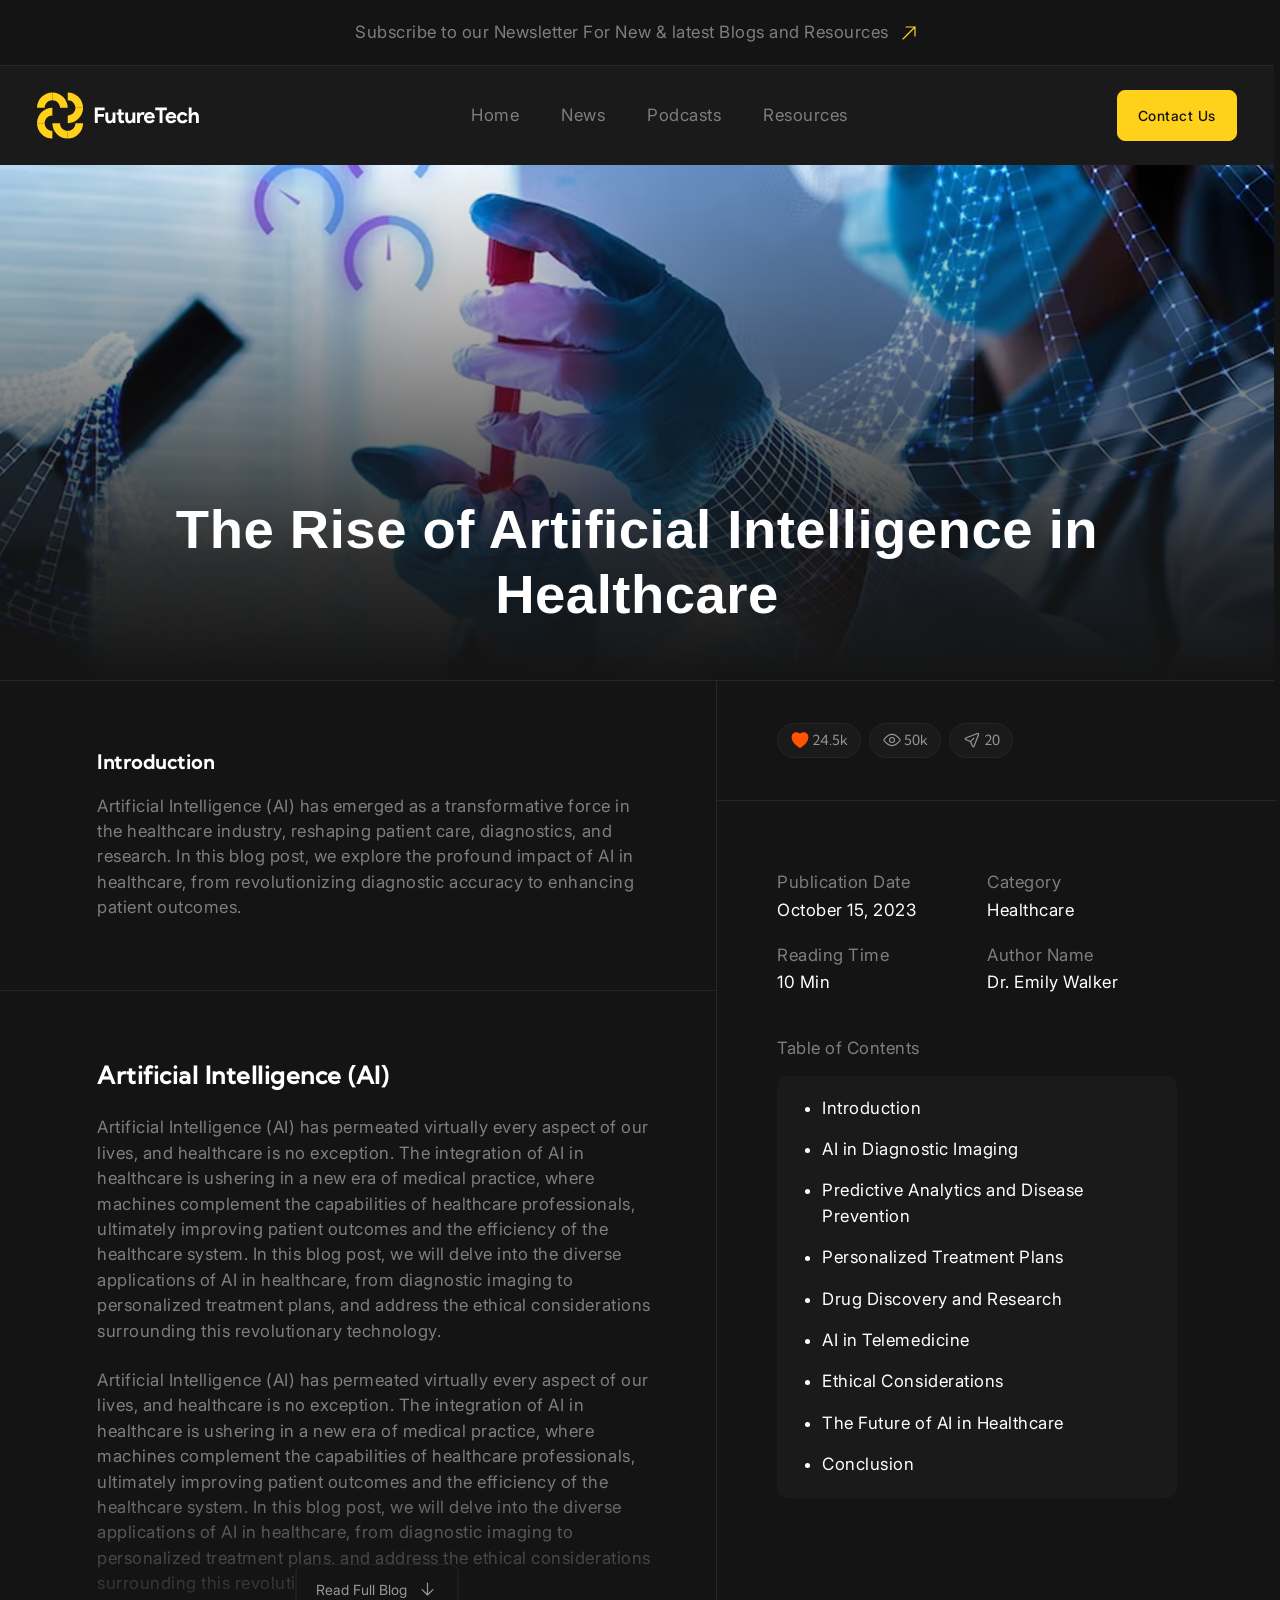
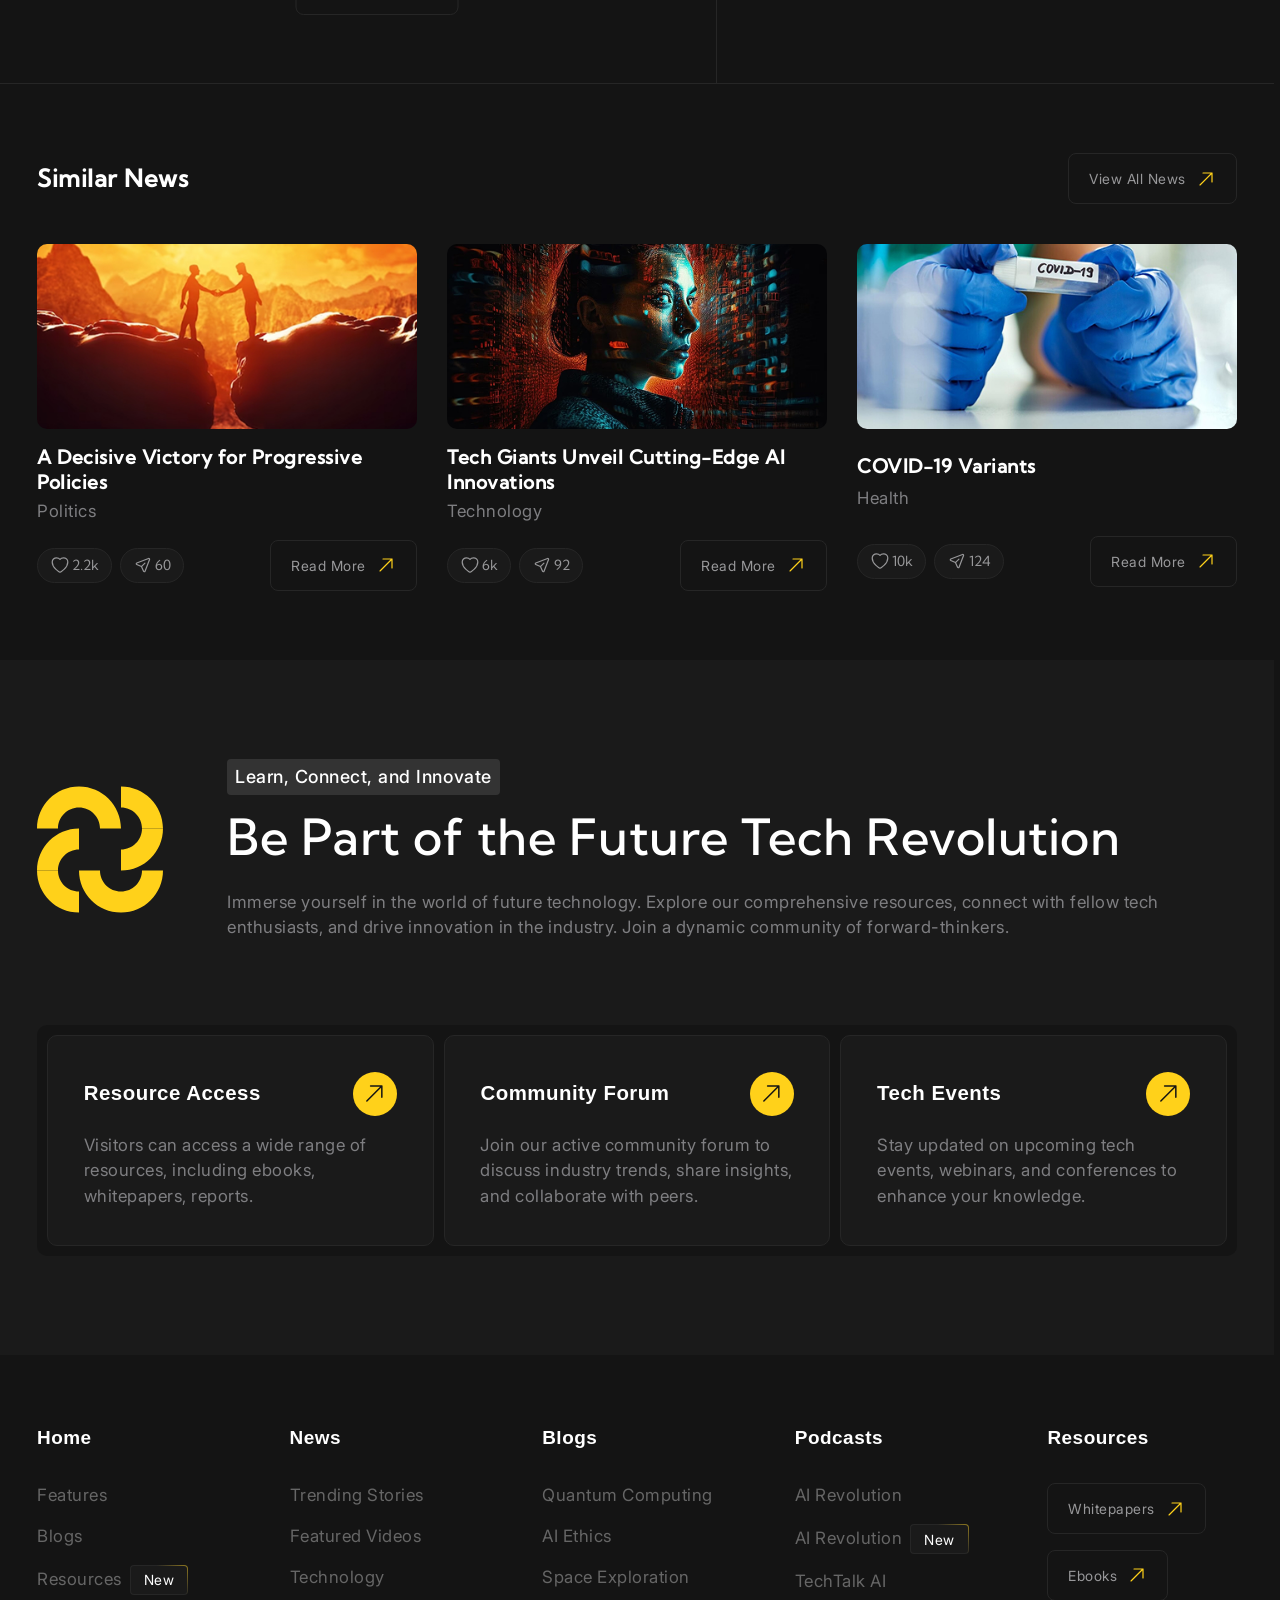
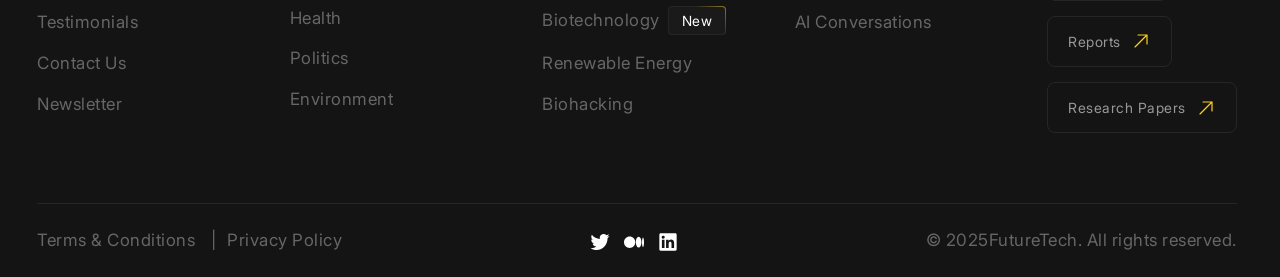
==== blog.html @ 57b750b7 "first" ====
<!DOCTYPE html>
<html lang="en">
  <head>
    <meta charset="UTF-8" />
    <meta
      name="viewport"
      content="width=device-width, initial-scale=1.0, user-scalable=no, maximum-scale=1.0, minimum-scale=1.0"
    />
    <meta http-equiv="X-UA-Compatible" content="ie=edge" />
    <title>Future Tech | Blog</title>
    <link rel="stylesheet" href="./styles/main.css" />
    <script src="./scripts/main.js" type="module"></script>
  </head>

  <body>
    <header class="header" data-js-header>
      <div class="header__promo">
        <div class="header__promo-innter container">
          <a href="/" class="header__promo-link">
            <span class="icon icon--yellow-arrow"
              >Subscribe to our Newsletter For New & latest Blogs and
              Resources</span
            >
          </a>
        </div>
      </div>
      <div class="header__body">
        <div class="header__body-inner container">
          <a href="/" class="header__logo logo" aria-label="Home" title="Home">
            <img
              src="./images/logo.svg"
              alt=""
              class="logo__image"
              width="179"
              height="50"
            />
          </a>
          <div class="header__overlay" data-js-header-overlay>
            <nav class="header__menu">
              <ul class="header__menu-list">
                <li class="header__menu-item">
                  <a href="./index.html" class="header__menu-link">Home</a>
                </li>
                <li class="header__menu-item">
                  <a href="./news.html" class="header__menu-link">News</a>
                </li>
                <li class="header__menu-item">
                  <a href="./podcasts.html" class="header__menu-link"
                    >Podcasts</a
                  >
                </li>
                <li class="header__menu-item">
                  <a href="./resources.html" class="header__menu-link"
                    >Resources
                  </a>
                </li>
              </ul>
            </nav>
            <a
              href="./contacts.html"
              class="header__contact-us-link button button--accent"
              >Contact Us</a
            >
          </div>
          <button
            class="header__burger-button burger-button visible-mobile"
            type="button"
            aria-label="Open Menu"
            title="Open Menu"
            data-js-header-burger-button
          >
            <span class="burger-button__line"></span>
            <span class="burger-button__line"></span>
            <span class="burger-button__line"></span>
          </button>
        </div>
      </div>
    </header>
    <main>
      <section class="blog-details" aria-labelledby="blog-details-title">
        <header
          class="blog-details__banner"
          style="--bgImg: url('../../images/blog-details/banner.jpg')"
        >
          <div class="blog-details__banner-inner container">
            <h1 class="blog-details__title" id="blog-details-title">
              The Rise of Artificial Intelligence in Healthcare
            </h1>
          </div>
        </header>
        <div class="blog-details__body">
          <div class="blog-details__body-inner container">
            <div class="blog-details__content">
              <div
                class="blog-details__intro full-vw-line full-vw-line--bottom full-vw-line--left"
              >
                <h2 class="h6">Introduction</h2>
                <p>
                  Artificial Intelligence (AI) has emerged as a transformative
                  force in the healthcare industry, reshaping patient care,
                  diagnostics, and research. In this blog post, we explore the
                  profound impact of AI in healthcare, from revolutionizing
                  diagnostic accuracy to enhancing patient outcomes.
                </p>
              </div>
              <div
                class="blog-details__main expandable-content"
                data-js-expandable-content
              >
                <h2 class="h4">Artificial Intelligence (AI)</h2>
                <p>
                  Artificial Intelligence (AI) has permeated virtually every
                  aspect of our lives, and healthcare is no exception. The
                  integration of AI in healthcare is ushering in a new era of
                  medical practice, where machines complement the capabilities
                  of healthcare professionals, ultimately improving patient
                  outcomes and the efficiency of the healthcare system. In this
                  blog post, we will delve into the diverse applications of AI
                  in healthcare, from diagnostic imaging to personalized
                  treatment plans, and address the ethical considerations
                  surrounding this revolutionary technology.
                </p>
                <p>
                  Artificial Intelligence (AI) has permeated virtually every
                  aspect of our lives, and healthcare is no exception. The
                  integration of AI in healthcare is ushering in a new era of
                  medical practice, where machines complement the capabilities
                  of healthcare professionals, ultimately improving patient
                  outcomes and the efficiency of the healthcare system. In this
                  blog post, we will delve into the diverse applications of AI
                  in healthcare, from diagnostic imaging to personalized
                  treatment plans, and address the ethical considerations
                  surrounding this revolutionary technology.
                </p>
                <h2 class="h4">Predictive Analytics and Disease Prevention</h2>
                <p>
                  One of the most prominent applications of AI in healthcare is
                  in diagnostic imaging. AI algorithms have demonstrated
                  remarkable proficiency in interpreting medical images such as
                  X-rays, MRIs, and CT scans. They can identify anomalies and
                  deviations that might be overlooked by the human eye. This is
                  particularly valuable in early disease detection. For
                  instance, AI can aid radiologists in detecting minute
                  irregularities in mammograms or identifying critical findings
                  in chest X-rays, potentially indicative of life-threatening
                  conditions.
                </p>
                <p>
                  One of the most prominent applications of AI in healthcare is
                  in diagnostic imaging. AI algorithms have demonstrated
                  remarkable proficiency in interpreting medical images such as
                  X-rays, MRIs, and CT scans. They can identify anomalies and
                  deviations that might be overlooked by the human eye. This is
                  particularly valuable in early disease detection. For
                  instance, AI can aid radiologists in detecting minute
                  irregularities in mammograms or identifying critical findings
                  in chest X-rays, potentially indicative of life-threatening
                  conditions.
                </p>
                <p>
                  One of the most prominent applications of AI in healthcare is
                  in diagnostic imaging. AI algorithms have demonstrated
                  remarkable proficiency in interpreting medical images such as
                  X-rays, MRIs, and CT scans. They can identify anomalies and
                  deviations that might be overlooked by the human eye. This is
                  particularly valuable in early disease detection. For
                  instance, AI can aid radiologists in detecting minute
                  irregularities in mammograms or identifying critical findings
                  in chest X-rays, potentially indicative of life-threatening
                  conditions.
                </p>
                <p>
                  One of the most prominent applications of AI in healthcare is
                  in diagnostic imaging. AI algorithms have demonstrated
                  remarkable proficiency in interpreting medical images such as
                  X-rays, MRIs, and CT scans. They can identify anomalies and
                  deviations that might be overlooked by the human eye. This is
                  particularly valuable in early disease detection. For
                  instance, AI can aid radiologists in detecting minute
                  irregularities in mammograms or identifying critical findings
                  in chest X-rays, potentially indicative of life-threatening
                  conditions.
                </p>
                <button
                  class="blog-details__read-full-button button expandable-content__button"
                  type="button"
                  data-js-expandable-content-button
                >
                  <span class="icon icon--gray-arrow-down">Read Full Blog</span>
                </button>
              </div>
            </div>
            <div class="blog-details__info">
              <div
                class="blog-details__actions blog-actions full-vw-line full-vw-line--bottom full-vw-line--right"
              >
                <ul class="blog-actions__list">
                  <li class="blog-actions__item">
                    <button
                      class="blog-actions__button is-active"
                      type="button"
                      aria-label="Like"
                      title="Like"
                    >
                      <span class="blog-actions__icon-wrapper">
                        <svg
                          width="24"
                          height="25"
                          viewBox="0 0 24 25"
                          fill="none"
                          xmlns="http://www.w3.org/2000/svg"
                        >
                          <path
                            d="M11.645 21.4107L11.6384 21.4071L11.6158 21.3949C11.5965 21.3844 11.5689 21.3693 11.5336 21.3496C11.4629 21.3101 11.3612 21.2524 11.233 21.1769C10.9765 21.0261 10.6132 20.8039 10.1785 20.515C9.31074 19.9381 8.15122 19.0901 6.9886 18.0063C4.68781 15.8615 2.25 12.6751 2.25 8.75C2.25 5.82194 4.7136 3.5 7.6875 3.5C9.43638 3.5 11.0023 4.29909 12 5.5516C12.9977 4.29909 14.5636 3.5 16.3125 3.5C19.2864 3.5 21.75 5.82194 21.75 8.75C21.75 12.6751 19.3122 15.8615 17.0114 18.0063C15.8488 19.0901 14.6893 19.9381 13.8215 20.515C13.3868 20.8039 13.0235 21.0261 12.767 21.1769C12.6388 21.2524 12.5371 21.3101 12.4664 21.3496C12.4311 21.3693 12.4035 21.3844 12.3842 21.3949L12.3616 21.4071L12.355 21.4107L12.3523 21.4121C12.1323 21.5289 11.8677 21.5289 11.6477 21.4121L11.645 21.4107Z"
                            stroke="#666666"
                            stroke-width="1.5"
                            stroke-linejoin="round"
                          />
                        </svg>
                      </span>
                      <span>24.5k</span>
                    </button>
                  </li>
                  <li class="blog-actions__item">
                    <button
                      class="blog-actions__button"
                      type="button"
                      aria-label="Watches"
                      title="Watches"
                    >
                      <span class="blog-actions__icon-wrapper">
                        <svg width="27" height="26" viewBox="0 0 27 26" fill="none" xmlns="http://www.w3.org/2000/svg">
                          <path d="M23.9025 11.7298C24.1794 12.0782 24.3327 12.5307 24.3327 13C24.3327 13.4693 24.1794 13.9219 23.9025 14.2702C22.1492 16.4125 18.1582 20.5833 13.4994 20.5833C8.8405 20.5833 4.84957 16.4125 3.09623 14.2702C2.81931 13.9219 2.66602 13.4693 2.66602 13C2.66602 12.5307 2.81931 12.0782 3.09623 11.7298C4.84957 9.58749 8.8405 5.41666 13.4994 5.41666C18.1582 5.41666 22.1492 9.58749 23.9025 11.7298Z" stroke="#98989A" stroke-width="1.5" stroke-linecap="round" stroke-linejoin="round"/>
                          <path d="M13.4999 16.3702C15.3444 16.3702 16.8396 14.8612 16.8396 12.9998C16.8396 11.1385 15.3444 9.62952 13.4999 9.62952C11.6554 9.62952 10.1602 11.1385 10.1602 12.9998C10.1602 14.8612 11.6554 16.3702 13.4999 16.3702Z" stroke="#98989A" stroke-width="1.5" stroke-linecap="round" stroke-linejoin="round"/>
                          </svg>
                          
                      </span>
                      <span>50k</span>
                    </button>
                  </li>
                  <li class="blog-actions__item">
                    <button
                      class="blog-actions__button"
                      type="button"
                      aria-label="Share"
                      title="Share"
                    >
                      <span class="blog-actions__icon-wrapper">
                        <svg
                          width="24"
                          height="25"
                          viewBox="0 0 24 25"
                          fill="none"
                          xmlns="http://www.w3.org/2000/svg"
                        >
                          <path
                            d="M10.0384 14.4616L4.1719 11.7951C3.36454 11.4281 3.39898 10.2697 4.22673 9.95134L18.8999 4.30781C19.7087 3.99675 20.5033 4.79139 20.1922 5.60013L14.5487 20.2733C14.2303 21.1011 13.072 21.1355 12.705 20.3281L10.0384 14.4616ZM10.0384 14.4616L14.4231 10.077"
                            stroke="#666666"
                            stroke-width="1.5"
                            stroke-linecap="round"
                            stroke-linejoin="round"
                          />
                        </svg>
                      </span>
                      <span>20</span>
                    </button>
                  </li>
                </ul>
              </div>
              <div class="blog-details__summary summary summary--2-cols">
                <dl class="summary__list">
                  <div class="summary__item">
                    <dt class="summary__key">Publication Date</dt>
                    <dd class="summary__value">
                      <time datetime="2023-10-15">October 15, 2023</time>
                    </dd>
                  </div>
                  <div class="summary__item">
                    <dt class="summary__key">Category</dt>
                    <dd class="summary__value">Healthcare</dd>
                  </div>
                  <div class="summary__item">
                    <dt class="summary__key">Reading Time</dt>
                    <dd class="summary__value">10 Min</dd>
                  </div>
                  <div class="summary__item">
                    <dt class="summary__key">Author Name</dt>
                    <dd class="summary__value">Dr. Emily Walker</dd>
                  </div>
                  <div class="summary__item summary__item--wide">
                    <dt class="summary__key">Table of Contents</dt>
                    <dd class="summary__value">
                      <div class="table-of-contents">
                        <ul class="table-of-contents__list">
                          <li class="table-of-contents__item">Introduction</li>
                          <li class="table-of-contents__item">
                            AI in Diagnostic Imaging
                          </li>
                          <li class="table-of-contents__item">
                            Predictive Analytics and Disease Prevention
                          </li>
                          <li class="table-of-contents__item">
                            Personalized Treatment Plans
                          </li>
                          <li class="table-of-contents__item">
                            Drug Discovery and Research
                          </li>
                          <li class="table-of-contents__item">
                            AI in Telemedicine
                          </li>
                          <li class="table-of-contents__item">
                            Ethical Considerations
                          </li>
                          <li class="table-of-contents__item">
                            The Future of AI in Healthcare
                          </li>
                          <li class="table-of-contents__item">Conclusion</li>
                        </ul>
                      </div>
                    </dd>
                  </div>
                </dl>
              </div>
            </div>
          </div>
        </div>
        <div class="blog-details__news news container">
          <header class="news__header">
            <h2 class="news__title h4">Similar News</h2>
            <a class="news__link button" href="/">
              <span class="icon icon--yellow-arrow">View All News</span>
            </a>
          </header>
          <ul class="news__list">
            <li class="news__item">
              <article class="news-card">
                <img
                  class="news-card__image"
                  src="./images/news/2.jpg"
                  alt=""
                  width="512"
                  height="222"
                  loading="lazy"
                />
                <div class="news-card__body">
                  <h2 class="news-card__title h6">
                    A Decisive Victory for Progressive Policies
                  </h2>
                  <div class="news-card__description">
                    <p>Politics</p>
                  </div>
                </div>
                <div class="news-card__controls">
                  <div class="news-card__actions block-actions">
                    <ul class="blog-actions__list">
                      <li class="blog-actions__item">
                        <button
                          class="blog-actions__button"
                          type="button"
                          aria-label="Like"
                          title="Like"
                        >
                          <span class="blog-actions__icon-wrapper">
                            <svg
                              width="24"
                              height="25"
                              viewBox="0 0 24 25"
                              fill="none"
                              xmlns="http://www.w3.org/2000/svg"
                            >
                              <path
                                d="M11.645 21.4107L11.6384 21.4071L11.6158 21.3949C11.5965 21.3844 11.5689 21.3693 11.5336 21.3496C11.4629 21.3101 11.3612 21.2524 11.233 21.1769C10.9765 21.0261 10.6132 20.8039 10.1785 20.515C9.31074 19.9381 8.15122 19.0901 6.9886 18.0063C4.68781 15.8615 2.25 12.6751 2.25 8.75C2.25 5.82194 4.7136 3.5 7.6875 3.5C9.43638 3.5 11.0023 4.29909 12 5.5516C12.9977 4.29909 14.5636 3.5 16.3125 3.5C19.2864 3.5 21.75 5.82194 21.75 8.75C21.75 12.6751 19.3122 15.8615 17.0114 18.0063C15.8488 19.0901 14.6893 19.9381 13.8215 20.515C13.3868 20.8039 13.0235 21.0261 12.767 21.1769C12.6388 21.2524 12.5371 21.3101 12.4664 21.3496C12.4311 21.3693 12.4035 21.3844 12.3842 21.3949L12.3616 21.4071L12.355 21.4107L12.3523 21.4121C12.1323 21.5289 11.8677 21.5289 11.6477 21.4121L11.645 21.4107Z"
                                stroke="#666666"
                                stroke-width="1.5"
                                stroke-linejoin="round"
                              />
                            </svg>
                          </span>
                          <span>2.2k</span>
                        </button>
                      </li>
                      <li class="blog-actions__item">
                        <button
                          class="blog-actions__button"
                          type="button"
                          aria-label="Share"
                          title="Share"
                        >
                          <span class="blog-actions__icon-wrapper">
                            <svg
                              width="24"
                              height="25"
                              viewBox="0 0 24 25"
                              fill="none"
                              xmlns="http://www.w3.org/2000/svg"
                            >
                              <path
                                d="M10.0384 14.4616L4.1719 11.7951C3.36454 11.4281 3.39898 10.2697 4.22673 9.95134L18.8999 4.30781C19.7087 3.99675 20.5033 4.79139 20.1922 5.60013L14.5487 20.2733C14.2303 21.1011 13.072 21.1355 12.705 20.3281L10.0384 14.4616ZM10.0384 14.4616L14.4231 10.077"
                                stroke="#666666"
                                stroke-width="1.5"
                                stroke-linecap="round"
                                stroke-linejoin="round"
                              />
                            </svg>
                          </span>
                          <span>60</span>
                        </button>
                      </li>
                    </ul>
                  </div>
                  <a class="news-card__link button" href="/"
                    ><span class="icon icon--yellow-arrow"> Read More </span></a
                  >
                </div>
              </article>
            </li>
            <li class="news__item">
              <article class="news-card">
                <img
                  class="news-card__image"
                  src="./images/news/3.jpg"
                  alt=""
                  width="512"
                  height="222"
                  loading="lazy"
                />
                <div class="news-card__body">
                  <h2 class="news-card__title h6">
                    Tech Giants Unveil Cutting-Edge AI Innovations
                  </h2>
                  <div class="news-card__description">
                    <p>Technology</p>
                  </div>
                </div>
                <div class="news-card__controls">
                  <div class="news-card__actions block-actions">
                    <ul class="blog-actions__list">
                      <li class="blog-actions__item">
                        <button
                          class="blog-actions__button"
                          type="button"
                          aria-label="Like"
                          title="Like"
                        >
                          <span class="blog-actions__icon-wrapper">
                            <svg
                              width="24"
                              height="25"
                              viewBox="0 0 24 25"
                              fill="none"
                              xmlns="http://www.w3.org/2000/svg"
                            >
                              <path
                                d="M11.645 21.4107L11.6384 21.4071L11.6158 21.3949C11.5965 21.3844 11.5689 21.3693 11.5336 21.3496C11.4629 21.3101 11.3612 21.2524 11.233 21.1769C10.9765 21.0261 10.6132 20.8039 10.1785 20.515C9.31074 19.9381 8.15122 19.0901 6.9886 18.0063C4.68781 15.8615 2.25 12.6751 2.25 8.75C2.25 5.82194 4.7136 3.5 7.6875 3.5C9.43638 3.5 11.0023 4.29909 12 5.5516C12.9977 4.29909 14.5636 3.5 16.3125 3.5C19.2864 3.5 21.75 5.82194 21.75 8.75C21.75 12.6751 19.3122 15.8615 17.0114 18.0063C15.8488 19.0901 14.6893 19.9381 13.8215 20.515C13.3868 20.8039 13.0235 21.0261 12.767 21.1769C12.6388 21.2524 12.5371 21.3101 12.4664 21.3496C12.4311 21.3693 12.4035 21.3844 12.3842 21.3949L12.3616 21.4071L12.355 21.4107L12.3523 21.4121C12.1323 21.5289 11.8677 21.5289 11.6477 21.4121L11.645 21.4107Z"
                                stroke="#666666"
                                stroke-width="1.5"
                                stroke-linejoin="round"
                              />
                            </svg>
                          </span>
                          <span>6k</span>
                        </button>
                      </li>
                      <li class="blog-actions__item">
                        <button
                          class="blog-actions__button"
                          type="button"
                          aria-label="Share"
                          title="Share"
                        >
                          <span class="blog-actions__icon-wrapper">
                            <svg
                              width="24"
                              height="25"
                              viewBox="0 0 24 25"
                              fill="none"
                              xmlns="http://www.w3.org/2000/svg"
                            >
                              <path
                                d="M10.0384 14.4616L4.1719 11.7951C3.36454 11.4281 3.39898 10.2697 4.22673 9.95134L18.8999 4.30781C19.7087 3.99675 20.5033 4.79139 20.1922 5.60013L14.5487 20.2733C14.2303 21.1011 13.072 21.1355 12.705 20.3281L10.0384 14.4616ZM10.0384 14.4616L14.4231 10.077"
                                stroke="#666666"
                                stroke-width="1.5"
                                stroke-linecap="round"
                                stroke-linejoin="round"
                              />
                            </svg>
                          </span>
                          <span>92</span>
                        </button>
                      </li>
                    </ul>
                  </div>
                  <a class="news-card__link button" href="/"
                    ><span class="icon icon--yellow-arrow"> Read More </span></a
                  >
                </div>
              </article>
            </li>
            <li class="news__item">
              <article class="news-card">
                <img
                  class="news-card__image"
                  src="./images/news/4.jpg"
                  alt=""
                  width="512"
                  height="222"
                  loading="lazy"
                />
                <div class="news-card__body">
                  <h2 class="news-card__title h6">COVID-19 Variants</h2>
                  <div class="news-card__description">
                    <p>Health</p>
                  </div>
                </div>
                <div class="news-card__controls">
                  <div class="news-card__actions block-actions">
                    <ul class="blog-actions__list">
                      <li class="blog-actions__item">
                        <button
                          class="blog-actions__button"
                          type="button"
                          aria-label="Like"
                          title="Like"
                        >
                          <span class="blog-actions__icon-wrapper">
                            <svg
                              width="24"
                              height="25"
                              viewBox="0 0 24 25"
                              fill="none"
                              xmlns="http://www.w3.org/2000/svg"
                            >
                              <path
                                d="M11.645 21.4107L11.6384 21.4071L11.6158 21.3949C11.5965 21.3844 11.5689 21.3693 11.5336 21.3496C11.4629 21.3101 11.3612 21.2524 11.233 21.1769C10.9765 21.0261 10.6132 20.8039 10.1785 20.515C9.31074 19.9381 8.15122 19.0901 6.9886 18.0063C4.68781 15.8615 2.25 12.6751 2.25 8.75C2.25 5.82194 4.7136 3.5 7.6875 3.5C9.43638 3.5 11.0023 4.29909 12 5.5516C12.9977 4.29909 14.5636 3.5 16.3125 3.5C19.2864 3.5 21.75 5.82194 21.75 8.75C21.75 12.6751 19.3122 15.8615 17.0114 18.0063C15.8488 19.0901 14.6893 19.9381 13.8215 20.515C13.3868 20.8039 13.0235 21.0261 12.767 21.1769C12.6388 21.2524 12.5371 21.3101 12.4664 21.3496C12.4311 21.3693 12.4035 21.3844 12.3842 21.3949L12.3616 21.4071L12.355 21.4107L12.3523 21.4121C12.1323 21.5289 11.8677 21.5289 11.6477 21.4121L11.645 21.4107Z"
                                stroke="#666666"
                                stroke-width="1.5"
                                stroke-linejoin="round"
                              />
                            </svg>
                          </span>
                          <span>10k</span>
                        </button>
                      </li>
                      <li class="blog-actions__item">
                        <button
                          class="blog-actions__button"
                          type="button"
                          aria-label="Share"
                          title="Share"
                        >
                          <span class="blog-actions__icon-wrapper">
                            <svg
                              width="24"
                              height="25"
                              viewBox="0 0 24 25"
                              fill="none"
                              xmlns="http://www.w3.org/2000/svg"
                            >
                              <path
                                d="M10.0384 14.4616L4.1719 11.7951C3.36454 11.4281 3.39898 10.2697 4.22673 9.95134L18.8999 4.30781C19.7087 3.99675 20.5033 4.79139 20.1922 5.60013L14.5487 20.2733C14.2303 21.1011 13.072 21.1355 12.705 20.3281L10.0384 14.4616ZM10.0384 14.4616L14.4231 10.077"
                                stroke="#666666"
                                stroke-width="1.5"
                                stroke-linecap="round"
                                stroke-linejoin="round"
                              />
                            </svg>
                          </span>
                          <span>124</span>
                        </button>
                      </li>
                    </ul>
                  </div>
                  <a class="news-card__link button" href="/">
                    <span class="icon icon--yellow-arrow"> Read More </span></a
                  >
                </div>
              </article>
            </li>
          </ul>
        </div>
      </section>
      <section class="about" aria-labelledby="about-title">
        <div class="about__inner container">
          <header class="about__header">
            <img
              class="about__icon"
              src="./images/about/icon.svg"
              alt=""
              width="150"
              height="150"
              loading="lazy"
            />
            <div class="about__info">
              <p class="about__subtitle tag">Learn, Connect, and Innovate</p>
              <h2 class="about__title" id="about-title">
                Be Part of the Future Tech Revolution
              </h2>
            </div>
            <div class="about__description">
              <p>
                Immerse yourself in the world of future technology. Explore our
                comprehensive resources, connect with fellow tech enthusiasts,
                and drive innovation in the industry. Join a dynamic community
                of forward-thinkers.
              </p>
            </div>
          </header>
          <ul class="about__list">
            <li class="about__item">
              <a class="about-card tile" href="/">
                <h3 class="about-card__title circle-icon">Resource Access</h3>
                <div class="about-card__description">
                  <p>
                    Visitors can access a wide range of resources, including
                    ebooks, whitepapers, reports.
                  </p>
                </div>
              </a>
            </li>
            <li class="about__item">
              <a class="about-card tile" href="/">
                <h3 class="about-card__title circle-icon">Community Forum</h3>
                <div class="about-card__description">
                  <p>
                    Join our active community forum to discuss industry trends,
                    share insights, and collaborate with peers.
                  </p>
                </div>
              </a>
            </li>
            <li class="about__item">
              <a class="about-card tile" href="/">
                <h3 class="about-card__title circle-icon">Tech Events</h3>
                <div class="about-card__description">
                  <p>
                    Stay updated on upcoming tech events, webinars, and
                    conferences to enhance your knowledge.
                  </p>
                </div>
              </a>
            </li>
          </ul>
        </div>
      </section>
    </main>
    <footer class="footer">
      <div class="footer__inter container">
        <div class="footer__body">
          <nav class="footer__menu">
            <div class="footer__menu-column">
              <a href="/" class="footer__menu-main-link h6">Home</a>
              <ul class="footer__menu-list">
                <li class="footer__menu-item">
                  <a href="/" class="footer__menu-link">Features</a>
                </li>
                <li class="footer__menu-item">
                  <a href="/" class="footer__menu-link">Blogs</a>
                </li>
                <li class="footer__menu-item">
                  <a href="/" class="footer__menu-link">Resources</a>
                  <span class="badge">New</span>
                </li>
                <li class="footer__menu-item">
                  <a href="/" class="footer__menu-link">Testimonials</a>
                </li>
                <li class="footer__menu-item">
                  <a href="/" class="footer__menu-link">Contact Us</a>
                </li>
                <li class="footer__menu-item">
                  <a href="/" class="footer__menu-link">Newsletter</a>
                </li>
              </ul>
            </div>
            <div class="footer__menu-column">
              <a href="/" class="footer__menu-main-link h6">News</a>
              <ul class="footer__menu-list">
                <li class="footer__menu-item">
                  <a href="/" class="footer__menu-link">Trending Stories</a>
                </li>
                <li class="footer__menu-item">
                  <a href="/" class="footer__menu-link">Featured Videos</a>
                </li>
                <li class="footer__menu-item">
                  <a href="/" class="footer__menu-link">Technology</a>
                </li>
                <li class="footer__menu-item">
                  <a href="/" class="footer__menu-link">Health</a>
                </li>
                <li class="footer__menu-item">
                  <a href="/" class="footer__menu-link">Politics</a>
                </li>
                <li class="footer__menu-item">
                  <a href="/" class="footer__menu-link">Environment</a>
                </li>
              </ul>
            </div>
            <div class="footer__menu-column">
              <a href="/" class="footer__menu-main-link h6">Blogs</a>
              <ul class="footer__menu-list">
                <li class="footer__menu-item">
                  <a href="/" class="footer__menu-link">Quantum Computing</a>
                </li>
                <li class="footer__menu-item">
                  <a href="/" class="footer__menu-link">AI Ethics</a>
                </li>
                <li class="footer__menu-item">
                  <a href="/" class="footer__menu-link">Space Exploration</a>
                </li>
                <li class="footer__menu-item">
                  <a href="/" class="footer__menu-link">Biotechnology</a>
                  <span class="badge">New</span>
                </li>
                <li class="footer__menu-item">
                  <a href="/" class="footer__menu-link">Renewable Energy</a>
                </li>
                <li class="footer__menu-item">
                  <a href="/" class="footer__menu-link">Biohacking</a>
                </li>
              </ul>
            </div>
            <div class="footer__menu-column">
              <a href="/" class="footer__menu-main-link h6">Podcasts</a>
              <ul class="footer__menu-list">
                <li class="footer__menu-item">
                  <a href="/" class="footer__menu-link">AI Revolution</a>
                </li>
                <li class="footer__menu-item">
                  <a href="/" class="footer__menu-link">AI Revolution</a>
                  <span class="badge">New</span>
                </li>
                <li class="footer__menu-item">
                  <a href="/" class="footer__menu-link">TechTalk AI</a>
                </li>
                <li class="footer__menu-item">
                  <a href="/" class="footer__menu-link">AI Conversations</a>
                </li>
              </ul>
            </div>
            <div class="footer__menu-column">
              <a href="/" class="footer__menu-main-link h6">Resources</a>
              <ul class="footer__menu-list">
                <li class="footer__menu-item">
                  <a href="/" class="footer__menu-link button">
                    <span class="icon icon--yellow-arrow">Whitepapers</span>
                  </a>
                </li>
                <li class="footer__menu-item">
                  <a href="/" class="footer__menu-link button">
                    <span class="icon icon--yellow-arrow">Ebooks</span>
                  </a>
                </li>
                <li class="footer__menu-item">
                  <a href="/" class="footer__menu-link button">
                    <span class="icon icon--yellow-arrow">Reports</span>
                  </a>
                </li>
                <li class="footer__menu-item">
                  <a href="/" class="footer__menu-link button">
                    <span class="icon icon--yellow-arrow">Research Papers</span>
                  </a>
                </li>
              </ul>
            </div>
          </nav>
        </div>
        <div class="footer__extra">
          <div class="footer__extra-menu">
            <ul class="footer__extra-menu-list">
              <li class="footer__extra-menu-item">
                <a href="/" class="footer__extra-menu-link"
                  >Terms & Conditions</a
                >
              </li>
              <li class="footer__extra-menu-item">
                <a href="/" class="footer__extra-menu-link">Privacy Policy</a>
              </li>
            </ul>
          </div>
          <div class="footer__soc1als soc1als">
            <ul class="soc1als__list">
              <li class="soc1als__item">
                <a
                  href="/"
                  class="soc1als__link"
                  target="_blank"
                  aria-label="Twitter"
                  title="Twitter"
                >
                  <svg
                    width="24"
                    height="24"
                    viewBox="0 0 24 24"
                    fill="none"
                    xmlns="http://www.w3.org/2000/svg"
                  >
                    <path
                      d="M21.0571 7.18114C21.0664 7.39235 21.0664 7.59395 21.0664 7.80515C21.0756 14.2084 16.3712 21.6004 7.76793 21.6004C5.23048 21.6004 2.73933 20.842 0.600098 19.4212C0.970528 19.4692 1.34096 19.4884 1.71139 19.4884C3.81358 19.4884 5.86021 18.7588 7.51789 17.4052C5.51756 17.3668 3.75802 16.0132 3.14681 14.0356C3.85063 14.1796 4.57296 14.1508 5.25826 13.9492C3.08198 13.5076 1.51691 11.5204 1.50765 9.20675C1.50765 9.18755 1.50765 9.16835 1.50765 9.14915C2.15591 9.52355 2.88751 9.73475 3.62837 9.75395C1.58174 8.33315 0.942746 5.50114 2.18369 3.28353C4.5637 6.31714 8.06427 8.15075 11.8241 8.35235C11.4445 6.67234 11.9631 4.90594 13.1762 3.71553C15.0561 1.88193 18.0196 1.97793 19.7977 3.92673C20.8441 3.71553 21.8535 3.31233 22.7704 2.74593C22.4185 3.86913 21.6869 4.81954 20.7145 5.42434C21.6406 5.30914 22.5481 5.04994 23.4001 4.66594C22.7704 5.64514 21.9739 6.48994 21.0571 7.18114Z"
                      fill="white"
                    />
                  </svg>
                </a>
              </li>
              <li class="soc1als__item">
                <a
                  href="/"
                  class="soc1als__link"
                  target="_blank"
                  aria-label="Medium"
                  title="Medium"
                >
                  <svg
                    width="24"
                    height="24"
                    viewBox="0 0 24 24"
                    fill="none"
                    xmlns="http://www.w3.org/2000/svg"
                  >
                    <path
                      d="M13.5374 12.2281C13.5374 15.9988 10.5069 19.0556 6.76883 19.0556C3.03073 19.0556 0 15.9981 0 12.2281C0 8.45806 3.0305 5.40039 6.76883 5.40039C10.5072 5.40039 13.5374 8.45737 13.5374 12.2281Z"
                      fill="white"
                    />
                    <path
                      d="M20.9627 12.2285C20.9627 15.7778 19.4474 18.6563 17.5783 18.6563C15.7091 18.6563 14.1938 15.7778 14.1938 12.2285C14.1938 8.67922 15.7089 5.80078 17.578 5.80078C19.4472 5.80078 20.9625 8.67829 20.9625 12.2285"
                      fill="white"
                    />
                    <path
                      d="M24 12.228C24 15.4073 23.4672 17.9862 22.8097 17.9862C22.1522 17.9862 21.6196 15.408 21.6196 12.228C21.6196 9.04797 22.1525 6.46973 22.8097 6.46973C23.467 6.46973 24 9.04774 24 12.228Z"
                      fill="white"
                    />
                  </svg>
                </a>
              </li>
              <li class="soc1als__item">
                <a
                  href="/"
                  class="soc1als__link"
                  target="_blank"
                  aria-label="LinkedIn"
                  title="LinkedIn"
                >
                  <svg
                    width="24"
                    height="24"
                    viewBox="0 0 24 24"
                    fill="none"
                    xmlns="http://www.w3.org/2000/svg"
                  >
                    <path
                      d="M20.8647 1.59961H3.13554C2.72832 1.59961 2.33777 1.76138 2.04982 2.04933C1.76187 2.33728 1.6001 2.72783 1.6001 3.13505V20.8642C1.6001 21.2714 1.76187 21.6619 2.04982 21.9499C2.33777 22.2378 2.72832 22.3996 3.13554 22.3996H20.8647C21.2719 22.3996 21.6624 22.2378 21.9504 21.9499C22.2383 21.6619 22.4001 21.2714 22.4001 20.8642V3.13505C22.4001 2.72783 22.2383 2.33728 21.9504 2.04933C21.6624 1.76138 21.2719 1.59961 20.8647 1.59961ZM7.79965 19.3186H4.67243V9.38516H7.79965V19.3186ZM6.23388 8.00861C5.87915 8.00661 5.53296 7.89958 5.239 7.70102C4.94504 7.50246 4.71649 7.22127 4.58219 6.89294C4.44789 6.56461 4.41386 6.20386 4.48439 5.8562C4.55492 5.50855 4.72686 5.18958 4.9785 4.93955C5.23014 4.68952 5.5502 4.51964 5.8983 4.45134C6.2464 4.38304 6.60693 4.41939 6.93439 4.5558C7.26185 4.6922 7.54156 4.92255 7.73823 5.21778C7.9349 5.51301 8.03971 5.85988 8.03943 6.21461C8.04278 6.45211 7.99827 6.68784 7.90857 6.90777C7.81887 7.1277 7.68582 7.32732 7.51733 7.49473C7.34884 7.66215 7.14837 7.79392 6.92787 7.88221C6.70736 7.97049 6.47134 8.01348 6.23388 8.00861ZM19.3263 19.3273H16.2005V13.9005C16.2005 12.3001 15.5202 11.8061 14.642 11.8061C13.7147 11.8061 12.8047 12.5052 12.8047 13.9409V19.3273H9.67743V9.39239H12.6848V10.7689H12.7252C13.0271 10.1579 14.0844 9.11361 15.6979 9.11361C17.4428 9.11361 19.3278 10.1493 19.3278 13.1826L19.3263 19.3273Z"
                      fill="white"
                    />
                  </svg>
                </a>
              </li>
            </ul>
          </div>
          <p class="footer__copyright">
            © <time datetime="2025">2025</time>FutureTech. All rights reserved.
          </p>
        </div>
      </div>
    </footer>
  </body>
</html>
---- styles/main.css ----
@charset "UTF-8";
/**
  Нормализация блочной модели
 */
*,
::before,
::after {
  box-sizing: border-box;
}

/**
  Убираем внутренние отступы слева тегам списков,
  у которых есть атрибут class
 */
:where(ul, ol):where([class]) {
  padding-left: 0;
}

/**
  Убираем внешние отступы body и двум другим тегам,
  у которых есть атрибут class
 */
body,
:where(blockquote, figure):where([class]) {
  margin: 0;
}

/**
  Убираем внешние отступы вертикали нужным тегам,
  у которых есть атрибут class
 */
:where(h1,
h2,
h3,
h4,
h5,
h6,
p,
ul,
ol,
dl):where([class]) {
  margin-block: 0;
}

:where(dd[class]) {
  margin-left: 0;
}

:where(fieldset[class]) {
  margin-left: 0;
  padding: 0;
  border: none;
}

/**
  Убираем стандартный маркер маркированному списку,
  у которого есть атрибут class
 */
:where(ul[class]) {
  list-style: none;
}

:where(address[class]) {
  font-style: normal;
}

/**
  Обнуляем вертикальные внешние отступы параграфа,
  объявляем локальную переменную для внешнего отступа вниз,
  чтобы избежать взаимодействие с более сложным селектором
 */
p {
  --paragraphMarginBottom: 24px;
  margin-block: 0;
}

/**
  Внешний отступ вниз для параграфа без атрибута class,
  который расположен не последним среди своих соседних элементов
 */
p:where(:not([class]):not(:last-child)) {
  margin-bottom: var(--paragraphMarginBottom);
}

/**
  Упрощаем работу с изображениями и видео
 */
img,
video {
  display: block;
  max-width: 100%;
  height: auto;
}

/**
  Наследуем свойства шрифт для полей ввода
 */
input,
textarea,
select,
button {
  font: inherit;
}

html {
  /**
    Пригодится в большинстве ситуаций
    (когда, например, нужно будет "прижать" футер к низу сайта)
   */
  height: 100%;
  /**
    Убираем скачок интерфейса по горизонтали
    при появлении / исчезновении скроллбара
   */
  scrollbar-gutter: stable;
}

/**
  Плавный скролл
 */
html,
:has(:target) {
  scroll-behavior: smooth;
}

body {
  /**
    Пригодится в большинстве ситуаций
    (когда, например, нужно будет "прижать" футер к низу сайта)
   */
  min-height: 100%;
  /**
    Унифицированный интерлиньяж
   */
  line-height: 1.5;
}

/**
  Нормализация высоты элемента ссылки при его инспектировании в DevTools
 */
a:where([class]) {
  display: inline-flex;
}

/**
  Курсор-рука при наведении на элемент
 */
button,
label {
  cursor: pointer;
}

/**
  Приводим к единому цвету svg-элементы
  (за исключением тех, у которых уже указан
  атрибут fill со значением 'none' или начинается с 'url')
 */
:where([fill]:not([fill=none],
[fill^=url])) {
  fill: currentColor;
}

/**
  Приводим к единому цвету svg-элементы
  (за исключением тех, у которых уже указан
  атрибут stroke со значением 'none')
 */
:where([stroke]:not([stroke=none],
[stroke^=url])) {
  stroke: currentColor;
}

/**
  Чиним баг задержки смены цвета при взаимодействии с svg-элементами
 */
svg * {
  transition-property: fill, stroke;
}

/**
  Приведение рамок таблиц в классический 'collapse' вид
 */
:where(table) {
  border-collapse: collapse;
  border-color: currentColor;
}

/**
  Удаляем все анимации и переходы для людей,
  которые предпочитают их не использовать
 */
@media (prefers-reduced-motion: reduce) {
  *,
  ::before,
  ::after {
    animation-duration: 0.01ms !important;
    animation-iteration-count: 1 !important;
    transition-duration: 0.01ms !important;
    scroll-behavior: auto !important;
  }
}
@font-face {
  font-family: "Kumbh Sans";
  src: url("../fonts/KumbhSans-Regular.woff2") format("woff2");
  font-weight: 400;
  font-style: normal;
  font-display: swap;
}
@font-face {
  font-family: "Kumbh Sans";
  src: url("../fonts/KumbhSans-Medium.woff2") format("woff2");
  font-weight: 500;
  font-style: normal;
  font-display: swap;
}
@font-face {
  font-family: "Inter";
  src: url("../fonts/Inter-Regular.woff2") format("woff2");
  font-weight: 400;
  font-style: normal;
  font-display: swap;
}
@font-face {
  font-family: "Inter";
  src: url("../fonts/Inter-Medium.woff2") format("woff2");
  font-weight: 500;
  font-style: normal;
  font-display: swap;
}
@font-face {
  font-family: "Inter";
  src: url("../fonts/Inter-Semibold.woff2") format("woff2");
  font-weight: 600;
  font-style: normal;
  font-display: swap;
}
@font-face {
  font-family: "Inter";
  src: url("../fonts/Inter-Bold.woff2") format("woff2");
  font-weight: 700;
  font-style: normal;
  font-display: swap;
}
:root {
  --color-light: #ffffff;
  --color-dark: #141414;
  --color-dark-10: #1A1A1A;
  --color-dark-15: #262626;
  --color-dark-20: #333333;
  --color-dark-40: #666666;
  --color-gray-50: #7E7E81;
  --color-gray-60: #98989A;
  --color-accent: #FFD11A;
  --color-red: #FF5500;
  --gradient: linear-gradient(
      45deg,
      var(--color-dark-15) 64%,
      var(--color-accent) 136%
  );
  --border: 0.0625rem solid var(--color-dark-15);
  --shadow: 0 0 0 0.25rem #191919;
  --font-family-base: "Inter", sans-serif;
  --font-family-accent: "Kumbh Sans", sans-serif;
  --container-width: 100rem;
  --container-padding-x: 1rem;
  --transition-duration: 0.2s;
  --100vw: calc(100vw - var(--scrollbar-width));
}
@media (width <= 90.06125rem) {
  :root {
    --container-width: 75rem;
  }
}

.container {
  max-width: calc(var(--container-width) + var(--container-padding-x) * 2);
  margin-inline: auto;
  padding-inline: var(--container-padding-x);
}

.visually-hidden {
  position: absolute !important;
  width: 1px !important;
  height: 1px !important;
  margin: -1px !important;
  border: 0 !important;
  padding: 0 !important;
  white-space: nowrap !important;
  clip-path: inset(100%) !important;
  clip: rect(0 0 0 0) !important;
  overflow: hidden !important;
}

@media (width <= 47.99875rem) {
  .hidden-mobile {
    display: none !important;
  }
}

@media (width > 47.99875rem) {
  .visible-mobile {
    display: none !important;
  }
}

.full-vw-line {
  position: relative;
}
.full-vw-line::before, .full-vw-line::after {
  position: absolute;
  width: calc((var(--100vw) - var(--container-width)) / 2);
  height: 0.0625rem;
  background-color: var(--color-dark-15);
}
.full-vw-line--top::before {
  content: "";
  bottom: 100%;
}
.full-vw-line--bottom::after {
  content: "";
  top: 100%;
}
.full-vw-line--left::before, .full-vw-line--left::after {
  right: 100%;
}
.full-vw-line--right::before, .full-vw-line--right::after {
  left: 100%;
}

.circle-icon {
  --circleSize: 3.25rem;
  --circleMarginLeft: 1.25rem;
  position: relative;
  min-height: var(--circleSize);
  padding-right: calc(var(--circleSize) + var(--circleMarginLeft));
}
@media (width <= 90.06125rem) {
  .circle-icon {
    --circleSize: 2.75rem;
    --circleMarginLeft: 0.875rem;
  }
}
@media (width <= 47.99875rem) {
  .circle-icon {
    --circleSize: 2.5rem;
  }
}
.circle-icon::after {
  width: var(--circleSize);
  height: var(--circleSize);
  position: absolute;
  top: 50%;
  translate: 0 -50%;
  content: "";
  right: 0;
  border-radius: 50%;
  background: url("../../icons/arrow-top-right_black.svg") center no-repeat var(--color-accent);
}

html.is-lock {
  overflow: hidden;
}

body {
  font-size: clamp(0.875rem, 0.7944214876rem + 0.3305785124vw, 1.125rem);
  display: flex;
  flex-direction: column;
  font-family: var(--font-family-base);
  letter-spacing: 0.03em;
  color: var(--color-gray-50);
  background-color: var(--color-dark);
}

main {
  flex-grow: 1;
}

h1, .h1,
h2, .h2,
h3, .h3,
h4, .h4,
h5, .h5,
h6, .h6 {
  color: var(--color-light);
}

h1, .h1,
h2, .h2,
h3, .h3 {
  font-family: var(--font-family-accent);
  font-weight: 500;
}

h4, .h4,
h5, .h5,
h6, .h6 {
  font-weight: 600;
}

h1, .h1 {
  font-size: clamp(1.875rem, 1.069214876rem + 3.305785124vw, 4.375rem);
  line-height: 1.2;
}

h2, .h2 {
  font-size: clamp(1.75rem, 1.145661157rem + 2.479338843vw, 3.625rem);
  line-height: 1.3;
}

h3, .h3 {
  font-size: clamp(1.5rem, 1.1776859504rem + 1.3223140496vw, 2.5rem);
}

h4, .h4 {
  font-size: clamp(1.125rem, 0.9638429752rem + 0.6611570248vw, 1.625rem);
}

h5, .h5 {
  font-size: clamp(1.125rem, 1.0041322314rem + 0.4958677686vw, 1.5rem);
}

h6, .h6 {
  font-size: clamp(1rem, 0.9194214876rem + 0.3305785124vw, 1.25rem);
}

a,
button,
label,
input,
textarea,
select,
svg * {
  transition-duration: var(--transition-duration);
}

a {
  color: inherit;
}
@media (any-hover: hover) {
  a:hover {
    color: var(--color-accent);
  }
}
@media (any-hover: none) {
  a:active {
    color: var(--color-accent);
  }
}
a[class] {
  text-decoration: none;
}

:focus-visible {
  outline: 0.125rem dashed var(--color-light);
  outline-offset: 0.25rem;
  transition-duration: 0s !important;
}

a[aria-label],
button[aria-label] {
  position: relative;
}
a::before,
button::before {
  position: absolute;
  top: 50%;
  left: 50%;
  translate: -50% -50%;
  width: 2.75rem;
  height: 2.75rem;
  content: "";
}

::-webkit-scrollbar {
  background-color: var(--color-dark-10);
  width: 0.375rem;
  height: 0.375rem;
}

::-webkit-scrollbar-thumb {
  background-color: var(--color-accent);
  border-radius: 0.75rem;
}

.expandable-content {
  --initialMaxHeight: 31.25rem;
  position: relative;
  overflow-y: hidden;
}
.expandable-content.is-expanded::before,
.expandable-content.is-expanded .expandable-content__button {
  opacity: 0;
  visibility: hidden;
}
.expandable-content:not(.is-expanded) {
  max-height: var(--initialMaxHeight);
}
.expandable-content::before {
  content: "";
  position: absolute;
  bottom: 0;
  left: 0;
  width: 100%;
  height: 30%;
  background-image: linear-gradient(180deg, rgba(20, 20, 20, 0) 0%, #141414 77.38%);
  pointer-events: none;
  transition-duration: var(--transition-duration);
}
.expandable-content__button {
  position: absolute;
  left: 50%;
  translate: -50%;
  bottom: 4.25rem;
}

.icon {
  display: inline-flex;
  align-items: center;
  column-gap: 0.625rem;
}
.icon::after {
  --size: 1.5rem;
  width: var(--size);
  height: var(--size);
  content: "";
  flex-shrink: 0;
  background-position: center;
  background-size: contain;
  background-repeat: no-repeat;
}
@media (width <= 90.06125rem) {
  .icon::after {
    --size: 1.25rem;
  }
}
.icon--yellow-arrow::after {
  background-image: url("..//../icons/arrow-top-right_yellow.svg");
}
.icon--yellow-eye::after {
  background-image: url("..//../icons/eye_yellow.svg");
}
.icon--gray-arrow-down::after {
  background-image: url("..//../icons/arrow-down_gray.svg");
}

.logo {
  max-width: clamp(7.875rem, 6.8073347107rem + 4.3801652893vw, 11.1875rem);
}

.button {
  display: inline-flex;
  justify-content: center;
  min-width: 8.5625rem;
  padding: 1.125rem 1.5rem;
  font-size: 1.125rem;
  color: var(--color-gray-60);
  white-space: nowrap;
  background-color: var(--color-dark);
  border: var(--border);
  border-radius: 0.75rem;
}
@media (width <= 90.06125rem) {
  .button {
    min-width: 6.4375rem;
    padding: 0.875rem 1.25rem;
    font-size: 0.875rem;
    border-radius: 0.5rem;
  }
}
@media (any-hover: hover) {
  .button:hover {
    color: var(--color-accent);
    background-color: var(--color-dark-10);
    border-color: var(--color-accent);
  }
}
@media (any-hover: none) {
  .button:active {
    color: var(--color-accent);
    background-color: var(--color-dark-10);
    border-color: var(--color-accent);
  }
}
.button--accent {
  font-weight: 500;
  color: var(--color-dark);
  background-color: var(--color-accent);
  border-color: var(--color-accent);
  border-radius: 0.5rem;
}
.button--dark-gray {
  background-color: var(--color-dark-10);
}

.header {
  position: sticky;
  z-index: 100;
  top: 0;
  animation-name: scrolling-header;
  animation-fill-mode: both;
  animation-timeline: scroll();
  animation-range: 6.25rem 12.5rem;
}
@keyframes scrolling-header {
  to {
    box-shadow: 0 0 1rem var(--color-dark-40);
  }
}
.header__promo {
  padding-block: 1.25rem;
  text-align: center;
  background-color: var(--color-dark);
  border-bottom: var(--border);
}
@media (width <= 47.99875rem) {
  .header__promo {
    padding-block: 0.875rem;
  }
}
@media (width <= 30.06125rem) {
  .header__promo {
    font-size: 0.75rem;
  }
}
@media (width <= 30.06125rem) {
  .header__promo-link .icon {
    column-gap: 0.3125rem;
  }
}
.header__body {
  padding-block: 1.5rem;
  background-color: var(--color-dark-10);
}
@media (width <= 47.99875rem) {
  .header__body {
    padding-block: 1.25rem;
  }
}
.header__body-inner {
  display: flex;
  justify-content: space-between;
  align-items: center;
  column-gap: 1rem;
}
@media (width > 47.99875rem) {
  .header__overlay {
    display: contents;
  }
}
@media (width <= 47.99875rem) {
  .header__overlay {
    position: fixed;
    inset: 0;
    padding: 1rem;
    display: flex;
    flex-direction: column;
    justify-content: center;
    row-gap: 3rem;
    background-color: var(--color-dark-10);
    transition-duration: var(--transition-duration);
  }
  .header__overlay:not(.is-active) {
    opacity: 0;
    visibility: hidden;
    translate: 100%;
  }
}
@media (width <= 47.99875rem) {
  .header__menu {
    overflow-y: auto;
  }
}
.header__menu-list {
  display: flex;
  align-items: center;
  column-gap: 1rem;
}
@media (width <= 90.06125rem) {
  .header__menu-list {
    column-gap: 0.375rem;
  }
}
@media (width <= 47.99875rem) {
  .header__menu-list {
    flex-direction: column;
    row-gap: 1rem;
  }
}
.header__menu-link {
  padding: 0.875rem 1.5rem;
  color: var(--color-gray-50);
}
@media (width <= 90.06125rem) {
  .header__menu-link {
    padding: 0.625rem 1.125rem;
  }
}
.header__menu-link.is-active {
  color: var(--color-light);
  font-weight: 500;
  background-color: var(--color-dark);
  border: var(--border);
  border-radius: 0.625rem;
  pointer-events: none;
}
@media (width <= 47.99875rem) {
  .header__contact-us-link {
    width: 100%;
    max-width: 18.75rem;
    align-self: center;
  }
}

.burger-button {
  width: 2.125rem;
  height: 2.125rem;
  display: inline-flex;
  flex-direction: column;
  justify-content: space-between;
  padding: 0.53125rem 0.265625rem;
  color: var(--color-light);
  background-color: transparent;
  border: none;
}
@media (any-hover: hover) {
  .burger-button:hover {
    color: var(--color-accent);
  }
}
@media (any-hover: none) {
  .burger-button:active {
    color: var(--color-accent);
  }
}
.burger-button.is-active .burger-button__line:first-child {
  rotate: 45deg;
  transform-origin: 0;
  translate: 0.25em -0.1em;
}
.burger-button.is-active .burger-button__line:nth-child(2) {
  rotate: -45deg;
}
.burger-button.is-active .burger-button__line:last-child {
  width: 0;
}
.burger-button__line {
  width: 100%;
  height: 0.125rem;
  border-radius: 1rem;
  background-color: currentColor;
  transition-duration: var(--transition-duration);
}
.burger-button__line:last-child {
  width: 55%;
  align-self: flex-end;
}

.badge {
  display: inline-flex;
  padding: clamp(0.125rem, 0.0847107438rem + 0.1652892562vw, 0.25rem) clamp(0.625rem, 0.5444214876rem + 0.3305785124vw, 0.875rem);
  border-radius: 0.375rem;
  border: 0.0625rem solid transparent;
  background: linear-gradient(var(--color-dark-10), var(--color-dark-10, )) padding-box, var(--gradient) border-box;
  font-size: 1rem;
  color: var(--color-light);
}
@media (width <= 90.06125rem) {
  .badge {
    font-size: 0.875rem;
    border-radius: 0.25rem;
  }
}

.soc1als--3-cols {
  width: 100%;
  max-width: 19.25rem;
}
.soc1als--3-cols .soc1als__list {
  display: grid;
  grid-template-columns: repeat(3, 1fr);
  row-gap: 0.625rem;
}
@media (width <= 90.06125rem) {
  .soc1als--3-cols .soc1als__list {
    column-gap: 0.625rem;
  }
}
.soc1als--3-cols .soc1als__link {
  display: flex;
  justify-content: center;
  align-items: center;
  width: 100%;
  height: 3.75rem;
  background-color: var(--color-dark-10);
  border: var(--border);
  border-radius: 0.375rem;
}
@media (width <= 90.06125rem) {
  .soc1als--3-cols .soc1als__link {
    height: 3rem;
  }
}
@media (any-hover: hover) {
  .soc1als--3-cols .soc1als__link:hover {
    border-color: var(--color-accent);
  }
}
@media (any-hover: none) {
  .soc1als--3-cols .soc1als__link:active {
    border-color: var(--color-accent);
  }
}
.soc1als__list {
  display: flex;
  column-gap: 1.25rem;
}
@media (width <= 90.06125rem) {
  .soc1als__list {
    column-gap: 0.875rem;
  }
}
.soc1als__item {
  display: flex;
}
.soc1als__link {
  --size: 1.5rem;
  width: var(--size);
  height: var(--size);
  color: var(--color-light);
}
@media (width <= 90.06125rem) {
  .soc1als__link {
    --size: 1.25rem;
  }
}

.footer {
  color: var(--color-dark-40);
}
.footer__body {
  padding-block: clamp(2.5rem, 1.694214876rem + 3.305785124vw, 5rem);
  border-bottom: var(--border);
}
.footer__menu {
  display: grid;
  grid-template-columns: repeat(5, 1fr);
  align-items: start;
  column-gap: clamp(1.25rem, 0.041322314rem + 4.958677686vw, 5rem);
}
@media (width <= 63.99875rem) {
  .footer__menu {
    grid-template-columns: repeat(2, 1fr);
    row-gap: 2.5rem;
  }
}
@media (width <= 47.99875rem) {
  .footer__menu {
    row-gap: 1.25rem;
  }
}
.footer__menu-column {
  display: grid;
  row-gap: clamp(1rem, 0.597107438rem + 1.652892562vw, 2.25rem);
}
@media (width <= 63.99875rem) {
  .footer__menu-column:last-child {
    grid-column: -1/1;
  }
  .footer__menu-column:last-child .footer__menu-list {
    flex-direction: row;
    flex-wrap: wrap;
    gap: 0.75rem;
  }
}
.footer__menu-list {
  display: flex;
  flex-direction: column;
  row-gap: clamp(0.5rem, 0.298553719rem + 0.826446281vw, 1.125rem);
}
.footer__menu-item {
  display: flex;
  align-items: center;
  column-gap: 0.5rem;
}
.footer__extra {
  display: flex;
  justify-content: space-between;
  align-items: center;
  column-gap: 1rem;
  padding-block: 2.5rem;
}
@media (width <= 90.06125rem) {
  .footer__extra {
    padding-block: 1.5rem;
  }
}
@media (width <= 47.99875rem) {
  .footer__extra {
    flex-direction: column;
    row-gap: 1.25rem;
  }
}
.footer__extra-menu-list {
  display: flex;
}
.footer__extra-menu-item:not(:last-child)::after {
  content: "|";
  margin-inline: 0.6875rem;
}
@media (width <= 47.99875rem) {
  .footer__soc1als {
    order: -1;
  }
}

.metrics {
  --columns: 3;
}
.metrics--4-cols {
  --columns: 4;
  text-align: center;
}
@media (width > 63.99875rem) {
  .metrics--4-cols .metrics__item:nth-child(4n) {
    padding-right: 0;
  }
}
@media (width <= 63.99875rem) {
  .metrics--4-cols {
    --columns: 2;
    padding-inline: 0;
  }
  .metrics--4-cols .metrics__item {
    border-bottom: var(--border);
  }
  .metrics--4-cols .metrics__item:nth-child(odd) {
    padding-left: var(--container-padding-x);
  }
  .metrics--4-cols .metrics__item:nth-child(even) {
    padding-right: var(--container-padding-x);
    border-right: none;
  }
}
.metrics__list {
  display: grid;
  grid-template-columns: repeat(var(--columns), 1fr);
}
.metrics__item {
  display: flex;
  flex-direction: column-reverse;
  justify-content: start;
  row-gap: 0.625rem;
  padding: 3.125rem;
}
@media (width <= 90.06125rem) {
  .metrics__item {
    padding: 1.875rem 2.5rem;
    row-gap: 0.125rem;
  }
}
@media (width <= 63.99875rem) {
  .metrics__item {
    row-gap: 0;
    padding: 1.25rem;
  }
}
.metrics__item:first-child {
  padding-left: 0;
}
.metrics__item:not(:last-child) {
  border-right: var(--border);
}
.metrics__value {
  font-weight: 600;
}
.metrics__sigh {
  color: var(--color-accent);
}

.team {
  --personImageSize: 3.75rem;
  display: flex;
  padding: 0.625rem;
  background-color: var(--color-dark-10);
  border-radius: 6.25rem;
}
@media (width <= 90.06125rem) {
  .team {
    --personImageSize: 3.125rem;
    padding: 0.5rem;
  }
}
@media (width <= 63.99875rem) {
  .team {
    --personImageSize: 2.5rem;
  }
}
.team__person {
  width: var(--personImageSize);
  background-color: var(--color-dark-15);
  border: 0.125rem solid var(--color-dark-40);
  border-radius: 50%;
}
@media (width <= 90.06125rem) {
  .team__person {
    border-width: 0.0625rem;
  }
}
.team__person:not(:first-child) {
  margin-left: calc(var(--personImageSize) / 4 * -1);
}

.resources-preview {
  display: flex;
  flex-direction: column;
  justify-content: end;
  align-items: start;
  row-gap: 1.875rem;
}
@media (width <= 90.06125rem) {
  .resources-preview {
    row-gap: 1.25rem;
  }
}
.resources-preview__body {
  display: grid;
  row-gap: 0.875rem;
}
@media (width <= 90.06125rem) {
  .resources-preview__body {
    row-gap: 0.375rem;
  }
}
@media (width <= 30.06125rem) {
  .resources-preview__button {
    width: 100%;
  }
}

.advantage-card {
  display: grid;
  row-gap: 1.875rem;
}
@media (width <= 90.06125rem) {
  .advantage-card {
    row-gap: 1.25rem;
  }
}
@media (width <= 47.99875rem) {
  .advantage-card {
    row-gap: 0.875rem;
  }
}
@media (width <= 90.06125rem) {
  .advantage-card__image {
    width: 2.5rem;
  }
}
@media (width <= 47.99875rem) {
  .advantage-card__image {
    width: 1.875rem;
  }
}
.advantage-card__link {
  display: grid;
  row-gap: 0.25rem;
}
@media (width <= 90.06125rem) {
  .advantage-card__link {
    row-gap: 0.125rem;
  }
}
.advantage-card__details {
  font-size: clamp(0.875rem, 0.7541322314rem + 0.4958677686vw, 1.25rem);
  font-family: var(--font-family-accent);
}

@media (width > 63.99875rem) {
  .hero__main {
    display: grid;
    grid-template-columns: 60% auto;
    grid-template-areas: "body resources-preview" "metrics resources-preview";
  }
}
.hero__body {
  grid-area: body;
  padding: 9.375rem 3.125rem 6.25rem 0;
}
@media (width <= 90.06125rem) {
  .hero__body {
    padding: 6.25rem 2.5rem 6.25rem 0;
  }
}
@media (width <= 63.99875rem) {
  .hero__body {
    padding: 2.5rem 0 1.875rem 0;
  }
}
.hero__subtitle {
  font-size: clamp(1.125rem, 0.8832644628rem + 0.9917355372vw, 1.875rem);
  font-family: var(--font-family-accent);
  font-weight: 500;
  color: var(--color-dark-40);
}
.hero__subtitle:not(:last-child) {
  margin-bottom: 1.875rem;
}
@media (width <= 47.99875rem) {
  .hero__subtitle:not(:last-child) {
    margin-bottom: 0.875rem;
  }
}
.hero__title:not(:last-child) {
  margin-bottom: 1.25rem;
}
@media (width <= 47.99875rem) {
  .hero__title:not(:last-child) {
    margin-bottom: 0.625rem;
  }
}
.hero__metrics {
  grid-area: metrics;
}
@media (width > 63.99875rem) {
  .hero__metrics {
    border-top: var(--border);
  }
}
@media (width <= 63.99875rem) {
  .hero__metrics::before {
    width: var(--100vw);
    right: calc(var(--container-padding-x) * -1);
  }
}
.hero__resources-preview {
  grid-area: resources-preview;
  padding: 0 0 5rem 5rem;
  background: url("../../images/resources-preview/bg.png") 0 0/cover no-repeat;
}
@media (width <= 90.06125rem) {
  .hero__resources-preview {
    padding: 0 0 3.125rem 3.125rem;
  }
}
@media (width > 63.99875rem) {
  .hero__resources-preview {
    border-left: var(--border);
  }
}
@media (width <= 63.99875rem) {
  .hero__resources-preview {
    width: var(--100vw);
    margin-left: calc(var(--container-padding-x) * -1);
    padding: 6.25rem 2.5rem 2.5rem;
    background-image: url("../../images/resources-preview/bg_tablet.png");
    background-size: contain;
  }
}
.hero__advantages {
  border-block: var(--border);
}
@media (width > 63.99875rem) {
  .hero__advantages-list {
    display: grid;
    grid-template-columns: repeat(3, 1fr);
  }
}
.hero__advantages-item {
  --paddingX: 5rem;
  padding-block: 3.125rem;
}
@media (width <= 90.06125rem) {
  .hero__advantages-item {
    --paddingX: 3.125rem;
    padding-block: 2.5rem;
  }
}
@media (width > 63.99875rem) {
  .hero__advantages-item:not(:first-child) {
    padding-left: var(--paddingX);
  }
  .hero__advantages-item:not(:last-child) {
    padding-right: var(--paddingX);
    border-right: var(--border);
  }
}
@media (width <= 63.99875rem) {
  .hero__advantages-item {
    padding-block: 1.875rem;
  }
  .hero__advantages-item:not(:last-child) {
    border-bottom: var(--border);
  }
}

.tag {
  font-size: clamp(0.875rem, 0.7541322314rem + 0.4958677686vw, 1.25rem);
  padding: 0.375rem 0.625rem;
  color: var(--color-light);
  font-weight: 500;
  background-color: var(--color-dark-20);
  border-radius: 0.25rem;
}
@media (width <= 90.06125rem) {
  .tag {
    padding: 0.25rem 0.5rem;
  }
}

.section__header {
  padding-block: clamp(2.5rem, 0.8884297521rem + 6.6115702479vw, 7.5rem);
  background-color: var(--color-dark-10);
}
.section__header-inner:has(.section__actions) {
  display: grid;
  align-items: center;
  column-gap: 1rem;
}
@media (width > 47.99875rem) {
  .section__header-inner:has(.section__actions) {
    grid-template-columns: 1fr auto;
  }
}
@media (width <= 47.99875rem) {
  .section__header-inner:has(.section__actions) {
    row-gap: 1.875rem;
  }
}
.section__header-info {
  display: grid;
  align-items: start;
  row-gap: 1rem;
}
@media (width <= 90.06125rem) {
  .section__header-info {
    row-gap: 0.625rem;
  }
}
.section__subtitle {
  justify-self: start;
}
.section__body {
  border-block: var(--border);
}
.section__actions, .section__link {
  width: 100%;
}
.section__link {
  max-width: 22.5rem;
}

.list:not(:last-child), .list__item:not(:last-child) {
  border-bottom: var(--border);
}

.tile {
  padding: clamp(1.5rem, 1.1776859504rem + 1.3223140496vw, 2.5rem);
  background-color: var(--color-dark-10);
  border: var(--border);
  border-radius: 0.75rem;
}
@media (width <= 90.06125rem) {
  .tile {
    border-radius: 0.625rem;
  }
}

@media (width > 63.99875rem) {
  .card {
    display: grid;
    grid-template-columns: 37.5% auto;
  }
}
.card__preview, .card__body {
  padding: 5rem;
}
@media (width <= 90.06125rem) {
  .card__preview, .card__body {
    padding: 3.75rem;
  }
}
.card__preview {
  display: flex;
  flex-direction: column;
  justify-content: center;
  padding-left: 0;
  row-gap: clamp(1.25rem, 0.444214876rem + 3.305785124vw, 3.75rem);
}
@media (width > 63.99875rem) {
  .card__preview {
    border-right: var(--border);
  }
}
@media (width <= 63.99875rem) {
  .card__preview {
    padding-right: 0;
    padding-block: 3.125rem;
    border-bottom: var(--border);
  }
}
.card__preview-main {
  display: grid;
  row-gap: clamp(1.5rem, 0.9762396694rem + 2.1487603306vw, 3.125rem);
}
@media (width <= 63.99875rem) {
  .card__preview-main {
    justify-content: start;
  }
}
.card__preview-icon {
  width: clamp(3.125rem, 2.520661157rem + 2.479338843vw, 5rem);
}
@media (width > 47.99875rem) {
  .card__preview-link {
    max-width: 11.1875rem;
  }
}
.card__preview-info {
  display: grid;
  row-gap: clamp(0.375rem, 0.173553719rem + 0.826446281vw, 1rem);
}
.card__preview-info:has(.card__rating-view) {
  display: flex;
  justify-content: space-between;
  align-items: center;
  column-gap: 1rem;
}
.card__body {
  padding-right: 0;
}
@media (width <= 63.99875rem) {
  .card__body {
    padding: 1.875rem 0;
  }
}
.card__grid {
  display: grid;
}
.card__grid--2-cols {
  grid-template-columns: repeat(2, 1fr);
  gap: clamp(0.625rem, 0.222107438rem + 1.652892562vw, 1.875rem);
}
@media (width <= 47.99875rem) {
  .card__grid--2-cols {
    grid-template-columns: 1fr;
  }
}
.card__grid--2-cols-alt {
  gap: 1.875rem 1.25rem;
}
@media (width <= 90.06125rem) {
  .card__grid--2-cols-alt {
    gap: 1.5rem 1rem;
  }
}
@media (width > 47.99875rem) {
  .card__grid--2-cols-alt {
    grid-template-columns: auto 1fr;
  }
}
.card__grid--3-cols {
  gap: clamp(1.25rem, 0.645661157rem + 2.479338843vw, 3.125rem) 1.25rem;
}
@media (width <= 90.06125rem) {
  .card__grid--3-cols {
    column-gap: 1rem;
  }
}
@media (width > 47.99875rem) {
  .card__grid--3-cols {
    grid-template-columns: repeat(3, 1fr);
  }
}
.card__grid--3-cols-alt {
  grid-template-columns: repeat(3, 1fr);
  gap: clamp(1.25rem, 0.645661157rem + 2.479338843vw, 3.125rem) 1.25rem;
}
@media (width <= 90.06125rem) {
  .card__grid--3-cols-alt {
    column-gap: 1rem;
  }
}
@media (width <= 30.06125rem) {
  .card__grid--3-cols-alt {
    grid-template-columns: repeat(2, 1fr);
  }
}
.card__cell {
  display: flex;
  flex-direction: column;
  justify-content: start;
  row-gap: clamp(0.25rem, -0.0723140496rem + 1.3223140496vw, 1.25rem);
}
.card__cell:has(> *:only-child) {
  justify-content: center;
}
.card__cell:has(.card__cell-link) {
  display: grid;
  grid-template-columns: 1fr auto;
  grid-template-areas: "other link" "other link";
  align-items: center;
  gap: clamp(0.625rem, 0.5444214876rem + 0.3305785124vw, 0.875rem) 1.25rem;
}
@media (width <= 30.06125rem) {
  .card__cell:not(.tile) {
    grid-template: initial;
  }
  .card__cell:not(.tile) .card__cell-link {
    grid-area: initial;
  }
}
@media (width <= 30.06125rem) {
  .card__cell.tile {
    padding: 1.25rem;
  }
}
.card__cell--wide {
  grid-column: -1/1;
}
@media (width <= 30.06125rem) {
  .card__cell--wide-on-mobile-s {
    grid-column: -1/1;
  }
}
.card__cell-image {
  width: 100%;
  height: clamp(10.5625rem, 7.2789256198rem + 13.4710743802vw, 20.75rem);
  object-fit: cover;
  border-radius: 0.75rem;
}
@media (width <= 90.06125rem) {
  .card__cell-image {
    border-radius: 0.625rem;
  }
}
.card__cell-subtitle {
  font: inherit;
  color: inherit;
}
.card__cell-link {
  grid-area: link;
}
@media (width <= 30.06125rem) {
  .card__cell-description {
    font-size: 0.875rem;
  }
}

.tabs__header {
  border-bottom: var(--border);
}
@media (width <= 63.99875rem) {
  .tabs__header {
    overflow-x: auto;
  }
}
.tabs__buttons {
  display: grid;
  grid-template-columns: repeat(6, 1fr);
  column-gap: 1.25rem;
  padding-block: clamp(1.25rem, 0.645661157rem + 2.479338843vw, 3.125rem);
}
@media (width <= 90.06125rem) {
  .tabs__buttons {
    column-gap: 0.875rem;
  }
}
@media (width <= 63.99875rem) {
  .tabs__buttons {
    width: max-content;
  }
}
.tabs__buttons--compact {
  display: inline-flex;
  padding: 0.625rem;
  column-gap: 0.625rem;
  background-color: var(--color-dark);
  border-radius: 0.625rem;
}
.tabs__buttons--compact .tabs__button {
  padding-block: 1.125rem;
}
.tabs__buttons--compact .tabs__button.is-active {
  background-color: var(--color-dark-15);
  font-weight: 400;
}
@media (width <= 90.06125rem) {
  .tabs__buttons--compact .tabs__button {
    padding-block: 0.875rem;
  }
}
.tabs__button {
  padding: clamp(1.125rem, 0.8832644628rem + 0.9917355372vw, 1.875rem) 0.6875rem;
  border: var(--border);
  border-radius: 0.5rem;
  font-size: 1.125rem;
  color: var(--color-gray-60);
  background-color: transparent;
}
@media (width <= 90.06125rem) {
  .tabs__button {
    font-size: 0.875rem;
  }
}
@media (any-hover: hover) {
  .tabs__button:hover {
    color: var(--color-accent);
    border-color: var(--color-accent);
  }
}
@media (any-hover: none) {
  .tabs__button:active {
    color: var(--color-accent);
    border-color: var(--color-accent);
  }
}
.tabs__button.is-active {
  background-color: var(--color-dark-10);
  color: var(--color-light);
  font-weight: 500;
  pointer-events: none;
}
.tabs__content:not(.is-active) {
  display: none;
}
.tabs__content:focus-visible {
  outline-offset: -1rem;
}

.person-card {
  --imageSize: 5rem;
  display: flex;
  align-items: center;
  column-gap: clamp(0.5rem, 0.3388429752rem + 0.6611570248vw, 1rem);
}
@media (width <= 90.06125rem) {
  .person-card {
    --imageSize: 3.75rem;
  }
}
.person-card__image {
  width: var(--imageSize);
  background-color: var(--color-dark-15);
  border-radius: 50%;
}
.person-card__body {
  display: grid;
}
@media (width > 90.06125rem) {
  .person-card__body {
    row-gap: 0.125rem;
  }
}
.person-card__name {
  color: var(--color-light);
  font-weight: 600;
  font-size: 1.25rem;
}
@media (width <= 90.06125rem) {
  .person-card__name {
    font-size: 1.125rem;
  }
}

.blog-actions__list {
  display: flex;
  column-gap: 0.625rem;
}
@media (width <= 90.06125rem) {
  .blog-actions__list {
    column-gap: 0.5rem;
  }
}
.blog-actions__button {
  display: inline-flex;
  align-items: center;
  column-gap: 0.25rem;
  padding: 0.5rem 1rem;
  font-family: var(--font-family-accent);
  font-size: 1.125rem;
  color: var(--color-gray-60);
  background-color: var(--color-dark-10);
  border: var(--border);
  border-radius: 6.25rem;
}
@media (width <= 90.06125rem) {
  .blog-actions__button {
    padding: 0.375rem 0.75rem;
    column-gap: 0.125rem;
    font-size: 0.875rem;
  }
}
.blog-actions__button.is-active svg * {
  fill: var(--color-red);
  stroke: var(--color-red);
}
.blog-actions__icon-wrapper {
  --size: 1.5rem;
  width: var(--size);
  height: var(--size);
  display: flex;
}
@media (width <= 90.06125rem) {
  .blog-actions__icon-wrapper {
    --size: 1.25rem;
  }
}
.blog-actions__icon-wrapper svg {
  width: 100%;
  height: 100%;
}
.blog-actions__icon-wrapper svg * {
  fill: transparent;
}

.blog-card {
  display: grid;
  grid-template-columns: 24% 1fr auto;
  column-gap: clamp(1.75rem, 1.3068181818rem + 1.8181818182vw, 3.125rem);
  padding-block: clamp(2.5rem, 1.694214876rem + 3.305785124vw, 5rem);
}
@media (width <= 63.99875rem) {
  .blog-card {
    grid-template-columns: 1fr auto;
    grid-template-areas: "author link" "body body";
    row-gap: 1.875rem;
  }
}
.blog-card__body {
  display: grid;
  row-gap: clamp(1.25rem, 1.048553719rem + 0.826446281vw, 1.875rem);
}
@media (width <= 63.99875rem) {
  .blog-card__body {
    grid-area: body;
  }
}
@media (width <= 63.99875rem) {
  .blog-card__author {
    grid-area: author;
  }
}
.blog-card__date {
  color: var(--color-gray-60);
}
.blog-card__info {
  display: grid;
  row-gap: clamp(0.25rem, 0.1291322314rem + 0.4958677686vw, 0.625rem);
}
.blog-card__link {
  align-self: center;
}
@media (width <= 63.99875rem) {
  .blog-card__link {
    grid-area: link;
  }
}

.download-info {
  display: inline-grid;
  grid-template-columns: 1fr auto;
  align-items: center;
  column-gap: 3.125rem;
}
@media (width <= 90.06125rem) {
  .download-info {
    column-gap: 1.875rem;
  }
}
.download-info__team {
  --personImageSize: 3.125rem;
  background-color: var(--color-dark);
  border-radius: 0.75rem;
}
@media (width <= 90.06125rem) {
  .download-info__team {
    --personImageSize: 2.5rem;
  }
}

.bordered-grid {
  --columns: 1;
  --itemPaddingY: clamp(2.5rem, 1.694214876rem + 3.305785124vw, 5rem);
  display: grid;
  grid-template-columns: repeat(var(--columns), 1fr);
}
.bordered-grid--2-cols {
  --columns: 2;
  --itemPaddingX: 5rem;
}
@media (width <= 90.06125rem) {
  .bordered-grid--2-cols {
    --itemPaddingX: 3.125rem;
  }
}
@media (width > 47.99875rem) {
  .bordered-grid--2-cols .bordered-grid__item:nth-child(odd) {
    padding-right: var(--itemPaddingX);
    border-right: var(--border);
  }
  .bordered-grid--2-cols .bordered-grid__item:nth-child(even) {
    position: relative;
    padding-left: var(--itemPaddingX);
  }
  .bordered-grid--2-cols .bordered-grid__item:nth-child(even)::before {
    content: "";
    position: absolute;
    left: auto;
    right: 100%;
    bottom: 0;
    translate: 50%;
    width: var(--100vw);
    height: 0.0625rem;
    background-color: var(--color-dark-15);
  }
}
.bordered-grid--3-cols {
  --columns: 3;
  --itemPaddingX: 3.125rem;
  column-gap: calc(var(--itemPaddingX) * 2);
}
@media (width <= 90.06125rem) {
  .bordered-grid--3-cols {
    --itemPaddingX: 2.5rem;
  }
}
@media (width > 63.99875rem) {
  .bordered-grid--3-cols .bordered-grid__item {
    /*
      Элементы в 1-й и 2-й колонке
    */
    /*
    Элементы во 2-й колонке
    */
  }
  .bordered-grid--3-cols .bordered-grid__item:nth-child(3n-2), .bordered-grid--3-cols .bordered-grid__item:nth-child(3n-1) {
    position: relative;
  }
  .bordered-grid--3-cols .bordered-grid__item:nth-child(3n-2)::after, .bordered-grid--3-cols .bordered-grid__item:nth-child(3n-1)::after {
    content: "";
    position: absolute;
    top: 0;
    left: calc(100% + var(--itemPaddingX));
    width: 0.0625rem;
    height: 100%;
    background-color: var(--color-dark-15);
  }
  .bordered-grid--3-cols .bordered-grid__item:nth-child(3n-1) {
    position: relative;
  }
  .bordered-grid--3-cols .bordered-grid__item:nth-child(3n-1)::before {
    content: "";
    position: absolute;
    left: 50%;
    right: auto;
    bottom: 0;
    translate: -50%;
    width: var(--100vw);
    height: 0.0625rem;
    background-color: var(--color-dark-15);
  }
}
@media (width <= 63.99875rem) {
  .bordered-grid--3-cols {
    --columns: 1;
  }
  .bordered-grid--3-cols .bordered-grid__item:not(:last-child) {
    border-bottom: var(--border);
  }
}
.bordered-grid--4-cols {
  --columns: 4;
  --itemPaddingX: 3.125rem;
  column-gap: calc(var(--itemPaddingX) * 2);
}
@media (width <= 90.06125rem) {
  .bordered-grid--4-cols {
    --itemPaddingX: 1.875rem;
  }
}
@media (width > 63.99875rem) {
  .bordered-grid--4-cols .bordered-grid__item {
    /*
      Элементы в 1-й, 2-й и 3-й колонке
    */
  }
  .bordered-grid--4-cols .bordered-grid__item:nth-child(4n-3), .bordered-grid--4-cols .bordered-grid__item:nth-child(4n-2), .bordered-grid--4-cols .bordered-grid__item:nth-child(4n-1) {
    position: relative;
  }
  .bordered-grid--4-cols .bordered-grid__item:nth-child(4n-3)::after, .bordered-grid--4-cols .bordered-grid__item:nth-child(4n-2)::after, .bordered-grid--4-cols .bordered-grid__item:nth-child(4n-1)::after {
    content: "";
    position: absolute;
    top: 0;
    left: calc(100% + var(--itemPaddingX));
    width: 0.0625rem;
    height: 100%;
    background-color: var(--color-dark-15);
  }
}
@media (width <= 63.99875rem) {
  .bordered-grid--4-cols {
    --columns: 2;
  }
}
@media (width <= 47.99875rem) {
  .bordered-grid--2-cols, .bordered-grid--4-cols {
    --columns: 1;
  }
  .bordered-grid--2-cols .bordered-grid__item:not(:last-child), .bordered-grid--4-cols .bordered-grid__item:not(:last-child) {
    border-bottom: var(--border);
  }
}
.bordered-grid__item {
  padding-block: var(--itemPaddingY);
}

.rating-view {
  display: inline-flex;
  column-gap: 0.4375rem;
  padding: 0.625rem 0.75rem;
  background-color: var(--color-dark);
  border: var(--border);
  border-radius: 6.25rem;
}
@media (width <= 90.06125rem) {
  .rating-view {
    column-gap: 0.25rem;
    padding: 0.5rem 0.75rem;
  }
}
.rating-view__star {
  --size: 1.5rem;
  width: var(--size);
  height: var(--size);
  background: url("../../icons/star_gray.svg") center/contain no-repeat;
}
.rating-view__star.is-active {
  background: url("../../icons/star_yellow.svg") center/contain no-repeat;
}
@media (width <= 90.06125rem) {
  .rating-view__star {
    --size: 1.25rem;
  }
}

.review-card {
  display: flex;
  flex-direction: column;
  align-items: center;
  row-gap: 3.75rem;
  max-width: 31.25rem;
  margin-inline: auto;
}
@media (width <= 90.06125rem) {
  .review-card {
    row-gap: 3.125rem;
  }
}
.review-card__author {
  --imageSize: 3.75rem;
}
@media (width <= 90.06125rem) {
  .review-card__author {
    --imageSize: 3.125rem;
  }
}
.review-card__body {
  position: relative;
  padding: clamp(1.25rem, 1.048553719rem + 0.826446281vw, 1.875rem);
  padding-top: clamp(1.875rem, 1.472107438rem + 1.652892562vw, 3.125rem);
  color: var(--color-light);
  text-align: center;
}
.review-card__rating-view {
  position: absolute;
  top: 50%;
  left: 50%;
  translate: -50% -50%;
  top: 0;
}

.about-card {
  display: flex;
  flex-direction: column;
  row-gap: clamp(0.625rem, 0.423553719rem + 0.826446281vw, 1.25rem);
  height: 100%;
}
.about-card__title {
  font-size: clamp(1rem, 0.8791322314rem + 0.4958677686vw, 1.375rem);
  display: flex;
  align-items: center;
  font-family: var(--font-family-base);
  font-weight: 600;
}

.about {
  padding-block: clamp(2.5rem, 0.8884297521rem + 6.6115702479vw, 7.5rem);
  background-color: var(--color-dark-10);
}
.about__inner {
  display: grid;
  row-gap: clamp(2.5rem, 1.291322314rem + 4.958677686vw, 6.25rem);
}
.about__header {
  display: grid;
  grid-template-columns: auto 1fr;
  grid-template-areas: "icon info" "icon description";
  gap: 1.875rem clamp(1.25rem, 0.041322314rem + 4.958677686vw, 5rem);
  align-items: center;
}
@media (width <= 90.06125rem) {
  .about__header {
    row-gap: 1.25rem;
  }
}
@media (width <= 47.99875rem) {
  .about__header {
    grid-template-areas: "icon subtitle" "title title" "description description";
    row-gap: 0.25rem;
  }
}
.about__icon {
  grid-area: icon;
  width: clamp(3.75rem, 1.9369834711rem + 7.4380165289vw, 9.375rem);
}
.about__info {
  display: grid;
  row-gap: 1rem;
}
@media (width <= 90.06125rem) {
  .about__info {
    row-gap: 0.625rem;
  }
}
@media (width <= 47.99875rem) {
  .about__info {
    display: contents;
  }
}
.about__subtitle {
  justify-self: start;
}
@media (width <= 47.99875rem) {
  .about__subtitle {
    grid-area: subtitle;
  }
}
@media (width <= 47.99875rem) {
  .about__title {
    grid-area: title;
    margin-top: 1.25rem;
  }
}
@media (width <= 47.99875rem) {
  .about__description {
    grid-area: description;
  }
}
.about__list {
  display: grid;
  gap: 1.25rem;
  padding: 1.25rem;
  border-radius: 0.75rem;
  background-color: var(--color-dark);
}
@media (width <= 90.06125rem) {
  .about__list {
    gap: 0.625rem;
    padding: 0.625rem;
    border-radius: 0.625rem;
  }
}
@media (width > 47.99875rem) {
  .about__list {
    grid-template-columns: repeat(3, 1fr);
  }
}

.hero-alt__header {
  padding-top: clamp(2.5rem, 0.6869834711rem + 7.4380165289vw, 8.125rem);
  padding-bottom: clamp(2.5rem, 0.2840909091rem + 9.0909090909vw, 9.375rem);
  border-bottom: var(--border);
}
.hero-alt__header-inner {
  display: grid;
  align-items: center;
  gap: 1.25rem 5rem;
}
@media (width <= 90.06125rem) {
  .hero-alt__header-inner {
    column-gap: 3.75rem;
  }
}
@media (width > 47.99875rem) {
  .hero-alt__header-inner {
    grid-template-columns: auto 1fr;
  }
}
@media (width <= 47.99875rem) {
  .hero-alt__header-inner {
    row-gap: 0.875rem;
  }
}
.hero-alt__title {
  grid-column: -1/1;
}
@media (width > 47.99875rem) {
  .hero-alt__title-hidden-part {
    position: absolute !important;
    width: 1px !important;
    height: 1px !important;
    margin: -1px !important;
    border: 0 !important;
    padding: 0 !important;
    white-space: nowrap !important;
    clip-path: inset(100%) !important;
    clip: rect(0 0 0 0) !important;
    overflow: hidden !important;
  }
}

.summary--2-cols .summary__list {
  display: grid;
  grid-template-columns: repeat(2, 1fr);
  gap: 1.875rem 1.25rem;
}
@media (width <= 90.06125rem) {
  .summary--2-cols .summary__list {
    row-gap: 1.25rem;
  }
}
.summary--2-cols .summary__item--wide {
  grid-column: -1/1;
  row-gap: clamp(0.625rem, 0.5041322314rem + 0.4958677686vw, 1rem);
  margin-top: 1.25rem;
}
.summary__list {
  display: flex;
  column-gap: clamp(1.25rem, 0.645661157rem + 2.479338843vw, 3.125rem);
}
.summary__item {
  display: grid;
  row-gap: 0.25rem;
}
@media (width <= 90.06125rem) {
  .summary__item {
    row-gap: 0.125rem;
  }
}
.summary__value {
  color: var(--color-light);
}

.news-card {
  display: grid;
  row-gap: 1.25rem;
  height: 100%;
}
@media (width <= 90.06125rem) {
  .news-card {
    row-gap: 1rem;
  }
}
.news-card:has(.news-card__summary) {
  align-items: center;
  column-gap: 5rem;
  padding-block: clamp(2.5rem, 1.694214876rem + 3.305785124vw, 5rem);
}
@media (width <= 90.06125rem) {
  .news-card:has(.news-card__summary) {
    column-gap: 2.5rem;
  }
}
@media (width > 47.99875rem) {
  .news-card:has(.news-card__summary) {
    grid-template-columns: 32% 1fr;
    grid-template-areas: "image other" "image other" "image other";
  }
}
.news-card:has(.news-card__summary) .news-card__image {
  height: clamp(13.3125rem, 9.0015495868rem + 17.6859504132vw, 26.6875rem);
}
@media (width > 47.99875rem) {
  .news-card:has(.news-card__summary) .news-card__image {
    grid-area: image;
  }
}
.news-card:has(.news-card__summary) .news-card__title {
  font-size: clamp(1.25rem, 1.0082644628rem + 0.9917355372vw, 2rem);
  font-family: var(--font-family-base);
  font-weight: 600;
}
.news-card__image {
  width: 100%;
  height: 13.875rem;
  object-fit: cover;
  border-radius: 0.75rem;
}
@media (width <= 90.06125rem) {
  .news-card__image {
    border-radius: 0.625rem;
    height: 11.5625rem;
  }
}
.news-card__body {
  display: grid;
  row-gap: 0.625rem;
}
@media (width <= 90.06125rem) {
  .news-card__body {
    row-gap: 0.25rem;
  }
}
.news-card__controls {
  display: flex;
  justify-content: space-between;
  align-items: center;
  column-gap: 1rem;
}
@media (width <= 30.06125rem) {
  .news-card__link {
    min-width: 8.75rem;
  }
}

.news {
  display: grid;
  row-gap: 5rem;
  padding-block: clamp(2.5rem, 1.694214876rem + 3.305785124vw, 5rem);
}
@media (width <= 90.06125rem) {
  .news {
    row-gap: 2.5rem;
  }
}
.news__header {
  display: flex;
  justify-content: space-between;
  align-items: center;
  column-gap: 1rem;
}
.news__list {
  display: grid;
  grid-template-columns: repeat(auto-fit, minmax(22.375rem, 1fr));
  gap: 1.875rem;
}

.video-player {
  position: relative;
}
.video-player__video {
  width: 100%;
  height: clamp(13.125rem, 9.055785124rem + 16.694214876vw, 25.75rem);
  object-fit: cover;
  border-radius: 0.75rem;
}
@media (width <= 90.06125rem) {
  .video-player__video {
    border-radius: 0.625rem;
  }
}
.video-player__video--small {
  height: clamp(13rem, 11.3481404959rem + 6.7768595041vw, 18.125rem);
}
.video-player__panel {
  position: absolute;
  inset: 0;
  display: flex;
  justify-content: space-between;
  align-items: end;
  column-gap: 1rem;
  padding: 1.875rem;
  transition-duration: var(--transition-duration);
}
.video-player__panel--center {
  justify-content: center;
  align-items: center;
}
.video-player__panel:not(.is-active) {
  opacity: 0;
  visibility: hidden;
}
.video-player__panel::before {
  content: "";
  position: absolute;
  inset: 0;
  background-image: linear-gradient(180deg, rgba(20, 20, 20, 0) 44.27%, #141414 100%);
}
.video-player__panel * {
  position: relative;
}
.video-player__play-button {
  --size: 4.375rem;
  display: flex;
  justify-content: center;
  align-items: center;
  width: var(--size);
  height: var(--size);
  padding: 0;
  color: var(--color-light);
  background-color: transparent;
  border: none;
}
@media (any-hover: hover) {
  .video-player__play-button:hover {
    color: var(--color-accent);
  }
}
@media (any-hover: none) {
  .video-player__play-button:active {
    color: var(--color-accent);
  }
}
@media (width <= 90.06125rem) {
  .video-player__play-button {
    --size: 3.125rem;
  }
}

.video-card {
  display: flex;
  flex-direction: column;
  align-items: start;
  row-gap: 1.875rem;
  height: 100%;
}
@media (width <= 90.06125rem) {
  .video-card {
    row-gap: 1.25rem;
  }
}
.video-card__body {
  display: grid;
  row-gap: clamp(0.25rem, 0.1291322314rem + 0.4958677686vw, 0.625rem);
  flex-grow: 1;
}
.video-card__player {
  width: 100%;
}
@media (width <= 47.99875rem) {
  .video-card__link {
    width: 100%;
  }
}

.table-of-contents {
  padding: 1.25rem;
  color: var(--color-light);
  background-color: var(--color-dark-10);
  border-radius: 0.75rem;
}
@media (width <= 90.06125rem) {
  .table-of-contents {
    border-radius: 0.625rem;
  }
}
.table-of-contents__list {
  display: grid;
  row-gap: 1.25rem;
}
@media (width <= 90.06125rem) {
  .table-of-contents__list {
    row-gap: 1rem;
  }
}
.table-of-contents__item {
  list-style-type: disc;
  margin-left: 1.5em;
}

.blog-details__banner {
  display: flex;
  align-items: end;
  min-height: clamp(17.5625rem, 11.1766528926rem + 26.1983471074vw, 37.375rem);
  padding-block: clamp(1.0625rem, 0.0955578512rem + 3.9669421488vw, 4.0625rem);
  text-align: center;
  background: linear-gradient(180deg, rgba(20, 20, 20, 0) 0%, rgba(20, 20, 20, 0.88) 75.52%, #141414 100%), var(--bgImg) center/cover no-repeat;
}
.blog-details__title {
  font-size: clamp(1.75rem, 1.0247933884rem + 2.9752066116vw, 4rem);
  font-family: var(--font-family-base);
  font-weight: 600;
}
.blog-details__body {
  border-block: var(--border);
}
.blog-details__body-inner {
  display: grid;
  grid-template-columns: 1fr 32.5rem;
}
@media (width <= 63.99875rem) {
  .blog-details__body-inner {
    display: flex;
    flex-direction: column-reverse;
  }
}
.blog-details__body h2:not(:first-child),
.blog-details__body h3:not(:first-child),
.blog-details__body h4:not(:first-child),
.blog-details__body h5:not(:first-child),
.blog-details__body h6:not(:first-child) {
  margin-top: 1.5em;
}
.blog-details__body h2:not(:last-child),
.blog-details__body h3:not(:last-child),
.blog-details__body h4:not(:last-child),
.blog-details__body h5:not(:last-child),
.blog-details__body h6:not(:last-child) {
  margin-bottom: 1em;
}
@media (width > 63.99875rem) {
  .blog-details__content {
    border-right: var(--border);
  }
}
.blog-details__intro, .blog-details__main, .blog-details__actions, .blog-details__summary {
  padding: clamp(2.5rem, 1.694214876rem + 3.305785124vw, 5rem) 5rem;
}
@media (width <= 90.06125rem) {
  .blog-details__intro, .blog-details__main, .blog-details__actions, .blog-details__summary {
    padding-inline: 3.75rem;
  }
}
@media (width <= 63.99875rem) {
  .blog-details__intro, .blog-details__main, .blog-details__actions, .blog-details__summary {
    padding-inline: 0;
  }
}
@media (width <= 63.99875rem) {
  .blog-details__intro, .blog-details__actions, .blog-details__summary {
    position: relative;
  }
  .blog-details__intro::before, .blog-details__actions::before, .blog-details__summary::before {
    content: "";
    position: absolute;
    left: 50%;
    right: auto;
    bottom: 0;
    translate: -50%;
    width: var(--100vw);
    height: 0.0625rem;
    background-color: var(--color-dark-15);
  }
}
.blog-details__main {
  --initialMaxHeight: 46.3125rem;
}
@media (width <= 90.06125rem) {
  .blog-details__main {
    --initialMaxHeight: 43.25rem;
  }
}
@media (width <= 47.99875rem) {
  .blog-details__main {
    --initialMaxHeight: 41.8125rem;
  }
}
@media (width > 63.99875rem) {
  .blog-details__actions, .blog-details__intro {
    border-bottom: var(--border);
  }
}
.blog-details__actions {
  padding-block: clamp(1.25rem, 0.645661157rem + 2.479338843vw, 3.125rem);
}

.report-card {
  display: flex;
  flex-direction: column;
  row-gap: clamp(1.25rem, 1.048553719rem + 0.826446281vw, 1.875rem);
  height: 100%;
}
.report-card__image {
  width: 100%;
  height: 18.125rem;
  object-fit: cover;
  border-radius: 0.75rem;
}
@media (width <= 47.99875rem) {
  .report-card__image {
    height: 13.9375rem;
  }
}
.report-card__body {
  flex-grow: 1;
  display: flex;
  flex-direction: column;
  row-gap: 0.875rem;
}
@media (width <= 90.06125rem) {
  .report-card__body {
    row-gap: 0.625rem;
  }
}
.report-card__actions {
  display: grid;
  grid-template-columns: repeat(2, 1fr);
  column-gap: 1.25rem;
}
@media (width <= 90.06125rem) {
  .report-card__actions {
    column-gap: 0.625rem;
  }
}

.contacts-card {
  display: grid;
  row-gap: clamp(1.25rem, 0.645661157rem + 2.479338843vw, 3.125rem);
}
.contacts-card__body {
  display: flex;
  flex-direction: column;
  align-items: start;
  row-gap: 0.9375rem;
}
@media (width <= 90.06125rem) {
  .contacts-card__body {
    row-gap: 0.625rem;
  }
}
@media (width <= 47.99875rem) {
  .contacts-card__body {
    padding-left: 3.125rem;
  }
}
.contacts-card__title {
  font-weight: 500;
  font-family: var(--font-family-base);
}

.field {
  display: flex;
  flex-direction: column;
  align-items: start;
  row-gap: 1rem;
  font-size: 1.125rem;
  font-weight: 500;
  color: var(--color-light);
}
@media (width <= 90.06125rem) {
  .field {
    row-gap: 0.75rem;
    font-size: 1rem;
  }
}
.field__body {
  display: flex;
  column-gap: 1rem;
  width: 100%;
}
@media (width <= 90.06125rem) {
  .field__body {
    column-gap: 0.75rem;
  }
}
.field__required-star {
  color: var(--color-red);
}
.field__control {
  width: 100%;
  height: 4.1875rem;
  padding-inline: 1.25rem;
  color: var(--color-light);
  background-color: var(--color-dark-10);
  border: var(--border);
  border-radius: 0.5rem;
}
@media (width <= 90.06125rem) {
  .field__control {
    height: 3.3125rem;
    padding-inline: 1rem;
    border-radius: 0.375rem;
  }
}
@media (any-hover: hover) {
  .field__control:hover {
    border-color: var(--color-accent);
    box-shadow: var(--shadow);
  }
}
@media (any-hover: none) {
  .field__control:active {
    border-color: var(--color-accent);
    box-shadow: var(--shadow);
  }
}
.field__control::placeholder {
  color: var(--color-dark-40);
}
.field__control:user-invalid {
  border-color: var(--color-red);
}
.field textarea.field__control {
  resize: vertical;
  min-height: 10.1875rem;
  padding-block: 1.25rem;
}
@media (width <= 90.06125rem) {
  .field textarea.field__control {
    padding-block: 1rem;
  }
}
@media (width <= 47.99875rem) {
  .field textarea.field__control {
    min-height: 7.9375rem;
  }
}

.select__original-control {
  min-width: 5rem;
}
@media (width > 47.99875rem) {
  .select__original-control {
    position: absolute !important;
    width: 1px !important;
    height: 1px !important;
    margin: -1px !important;
    border: 0 !important;
    padding: 0 !important;
    white-space: nowrap !important;
    clip-path: inset(100%) !important;
    clip: rect(0 0 0 0) !important;
    overflow: hidden !important;
  }
}
.select__body {
  position: relative;
}
@media (width <= 47.99875rem) {
  .select__body {
    position: absolute !important;
    width: 1px !important;
    height: 1px !important;
    margin: -1px !important;
    border: 0 !important;
    padding: 0 !important;
    white-space: nowrap !important;
    clip-path: inset(100%) !important;
    clip: rect(0 0 0 0) !important;
    overflow: hidden !important;
  }
}
.select__button, .select__option {
  user-select: none;
  cursor: pointer;
}
.select__button *, .select__option * {
  pointer-events: none;
}
.select__button {
  display: flex;
  justify-content: space-between;
  align-items: center;
  column-gap: 0.375rem;
  transition-duration: var(--transition-duration);
}
@media (width <= 90.06125rem) {
  .select__button {
    column-gap: 0.25rem;
  }
}
.select__button.is-expanded::after {
  rotate: -180deg;
}
.select__button::after {
  --size: 1.5rem;
  width: var(--size);
  height: var(--size);
  content: "";
  background: url("../../icons/arrow-down__white.svg") center/contain no-repeat;
  transition-duration: var(--transition-duration);
}
@media (width <= 90.06125rem) {
  .select__button::after {
    --size: 1.25rem;
  }
}
.select__dropdown {
  position: absolute;
  top: calc(100% + 0.25rem);
  display: grid;
  row-gap: 0.25rem;
  min-width: 9.375rem;
  max-width: 18.75rem;
  max-height: 15.625rem;
  overflow-y: auto;
  padding: 0.25rem;
  background-color: var(--color-dark-10);
  border: var(--border);
  border-radius: 0.375rem;
  transition-duration: var(--transition-duration);
}
.select__dropdown.is-on-the-left-side {
  left: 0;
  transform-origin: 0 0;
}
.select__dropdown.is-on-the-right-side {
  right: 0;
  transform-origin: 100% 0;
}
.select__dropdown:not(.is-expanded) {
  opacity: 0;
  visibility: hidden;
  scale: 0;
}
.select__option {
  display: flex;
  justify-content: space-between;
  align-items: center;
  column-gap: 0.625rem;
  padding: 0.625rem;
  border: var(--border);
  border-radius: inherit;
}
@media (any-hover: hover) {
  .select__option:hover {
    color: var(--color-accent);
    background-color: var(--color-dark);
  }
}
@media (any-hover: none) {
  .select__option:active {
    color: var(--color-accent);
    background-color: var(--color-dark);
  }
}
.select__option.is-selected {
  color: var(--color-accent);
}
.select__option.is-selected::after {
  content: "✔";
}
.select__option.is-current {
  border-color: var(--color-accent);
}

.checkbox {
  display: inline-flex;
  align-items: center;
  column-gap: 0.625rem;
  color: var(--color-light);
}
@media (width <= 90.06125rem) {
  .checkbox {
    column-gap: 0.375rem;
  }
}
@media (any-hover: hover) {
  .checkbox:hover {
    color: var(--color-accent);
  }
  .checkbox:hover .checkbox__input {
    border-color: var(--color-accent);
  }
}
@media (any-hover: none) {
  .checkbox:active {
    color: var(--color-accent);
  }
  .checkbox:active .checkbox__input {
    border-color: var(--color-accent);
  }
}
.checkbox__input {
  --size: 1.75rem;
  width: var(--size);
  height: var(--size);
  display: flex;
  justify-content: center;
  align-items: center;
  appearance: none;
  margin: 0;
  background-color: var(--color-dark-10);
  border: var(--border);
  border-radius: 0.25rem;
}
@media (width <= 90.06125rem) {
  .checkbox__input {
    --size: 1.5rem;
  }
}
.checkbox__input:not(:checked)::after {
  opacity: 0;
  visibility: hidden;
}
.checkbox__input:user-invalid {
  border-color: var(--color-red);
}
.checkbox__input::after {
  content: "✔";
  color: var(--color-light);
  transition-duration: var(--transition-duration);
}

.feedback-form {
  display: grid;
  gap: clamp(1.25rem, 0.645661157rem + 2.479338843vw, 3.125rem) 3.125rem;
}
@media (width > 30.06125rem) {
  .feedback-form {
    grid-template-columns: repeat(2, 1fr);
  }
}
.feedback-form__cell--wide {
  grid-column: -1/1;
}
.feedback-form__actions {
  display: flex;
  justify-content: space-between;
  align-items: center;
  column-gap: 1rem;
}
@media (width <= 30.06125rem) {
  .feedback-form__actions {
    flex-direction: column;
    align-items: stretch;
    row-gap: 1.25rem;
  }
}

.accordion-group {
  display: grid;
  row-gap: clamp(1.25rem, 1.048553719rem + 0.826446281vw, 1.875rem);
}

.contacts__header {
  border-bottom: var(--border);
}

.accordion__details[open] .accordion__title::before, .accordion__details[open] .accordion__title::after {
  background-color: var(--color-light);
}
.accordion__details[open] .accordion__title::after {
  rotate: 0deg;
}
.accordion__details[open] + .accordion__content {
  grid-template-rows: 1fr;
}
.accordion__summary {
  color: var(--color-light);
  list-style: none;
}
@media (any-hover: hover) {
  .accordion__summary:hover {
    color: var(--color-accent);
  }
}
@media (any-hover: none) {
  .accordion__summary:active {
    color: var(--color-accent);
  }
}
.accordion__summary::-webkit-details-marker {
  display: none;
}
.accordion__title {
  position: relative;
  padding-right: 3.125rem;
  color: inherit;
  transition-duration: var(--transition-duration);
}
.accordion__title::before, .accordion__title::after {
  position: absolute;
  top: 50%;
  translate: 0 -50%;
  content: "";
  right: 0;
  width: 1rem;
  height: 0.125rem;
  background-color: var(--color-accent);
  border-radius: 1rem;
  transition-duration: var(--transition-duration);
}
.accordion__title::after {
  rotate: 90deg;
}
.accordion__content {
  display: grid;
  grid-template-rows: 0fr;
  transition-duration: 0.3s;
}
.accordion__content-inner {
  overflow: hidden;
}
.accordion__content-body {
  --offsetTop: clamp(1rem, 0.8388429752rem + 0.6611570248vw, 1.5rem);
  margin-top: var(--offsetTop);
  padding-top: var(--offsetTop);
  border-top: var(--border);
}

/*# sourceMappingURL=main.css.map */
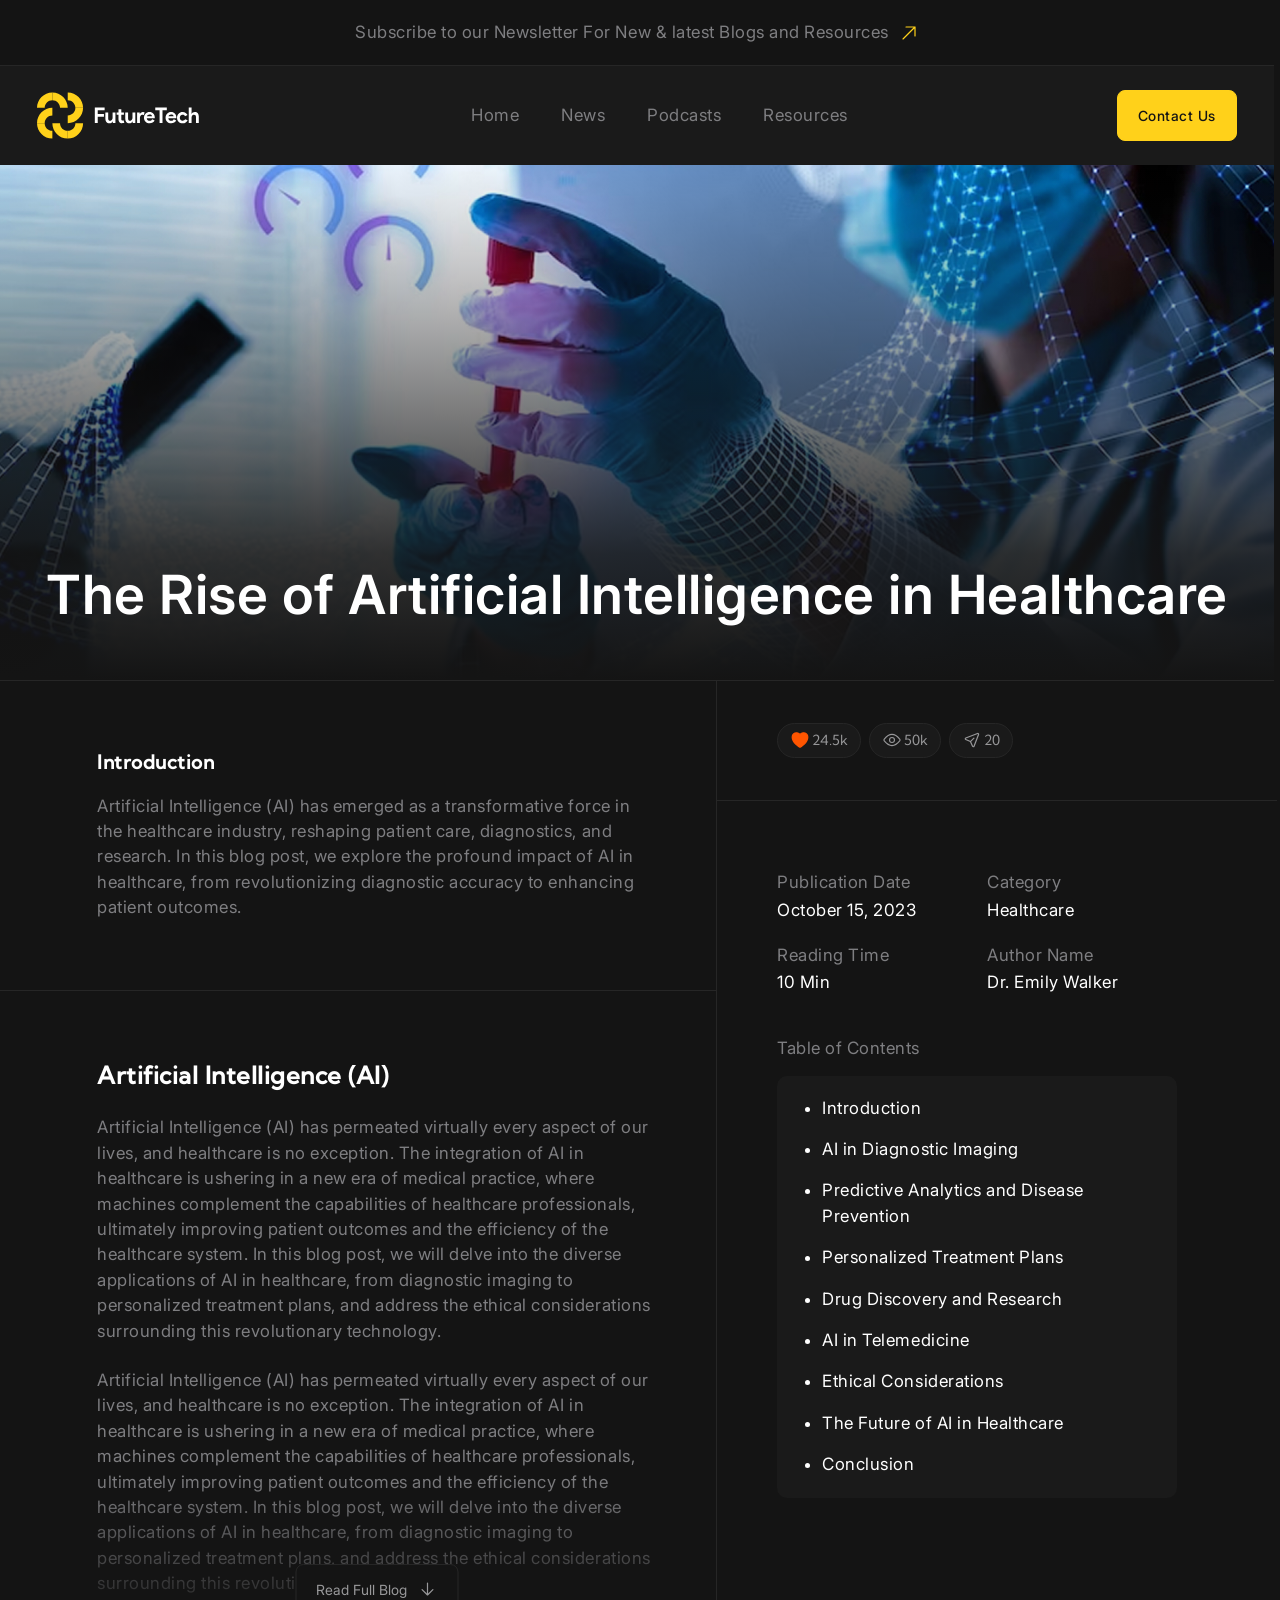
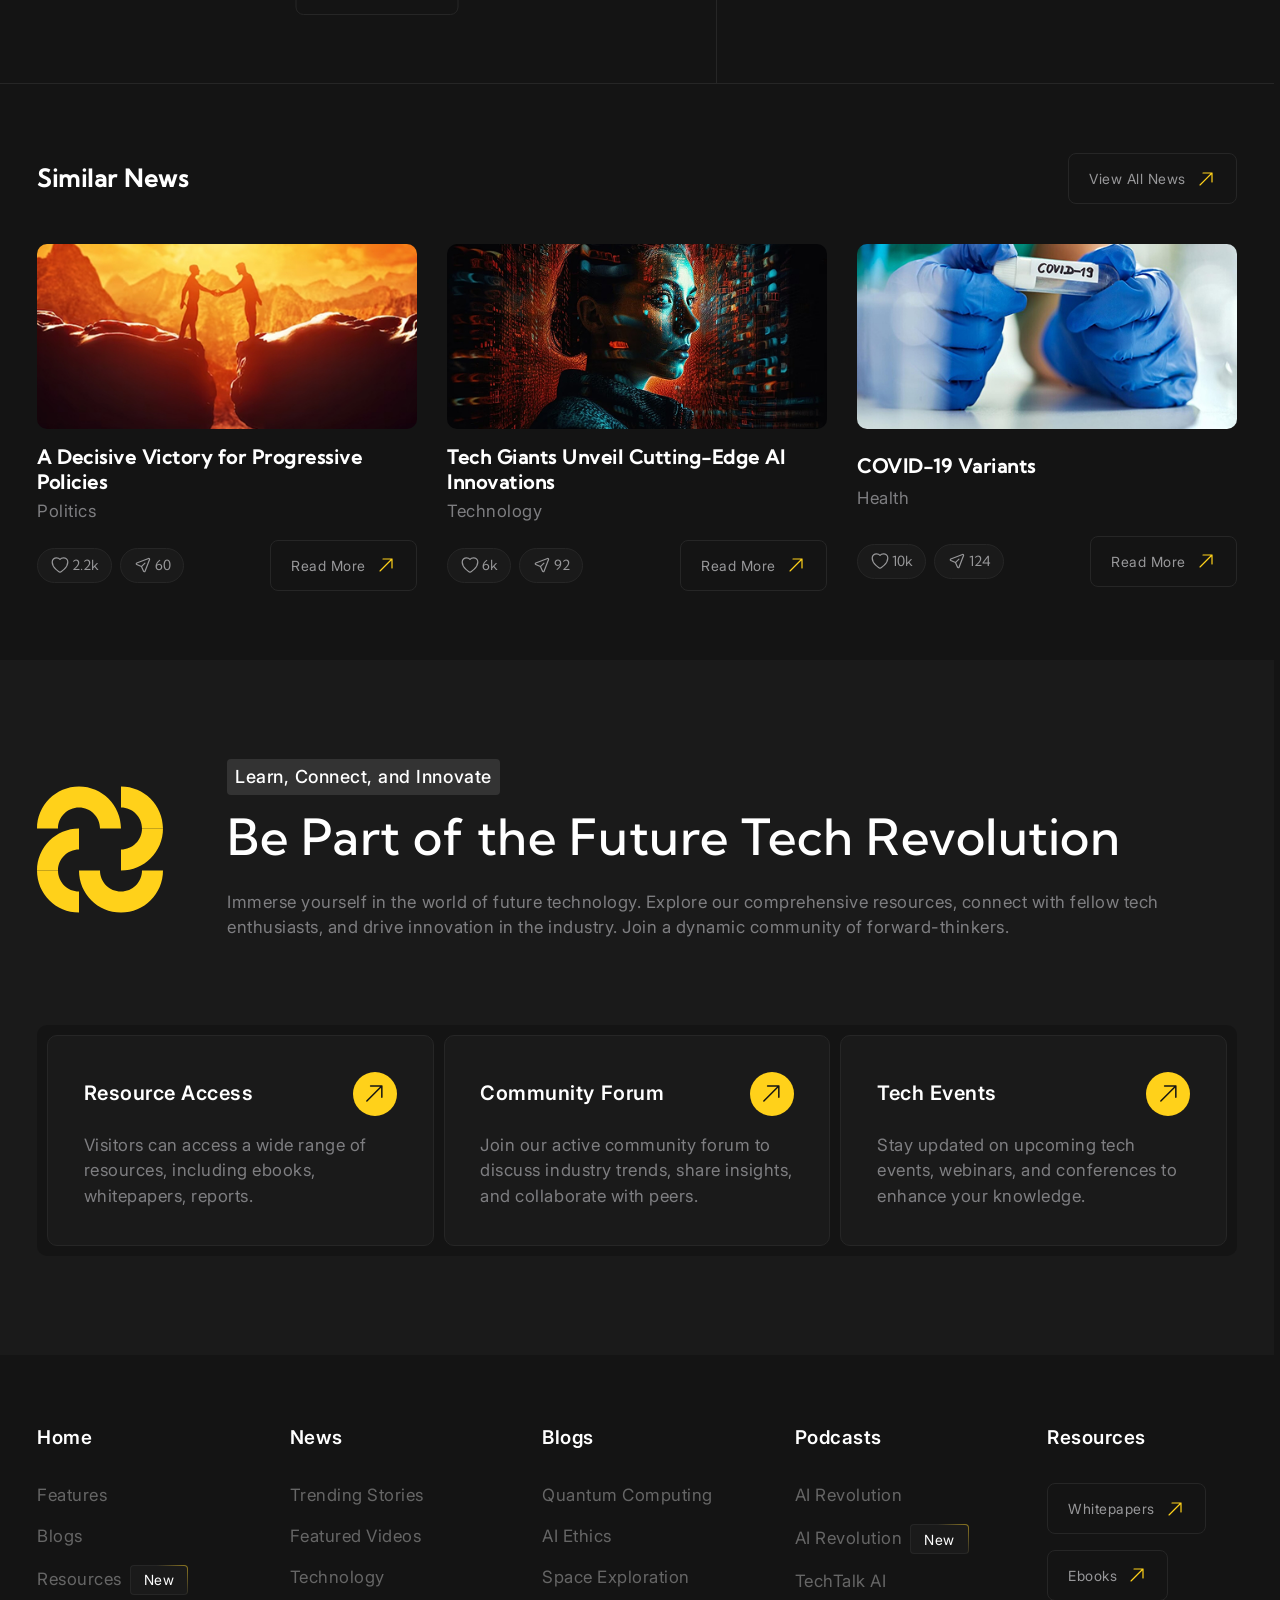
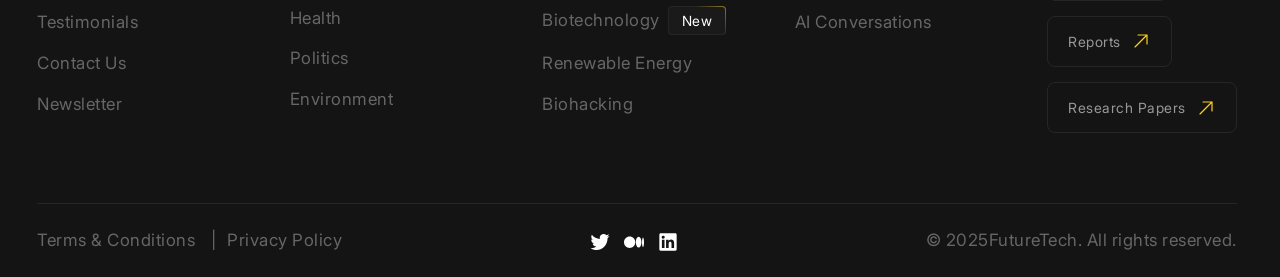
==== commit 8843459b: "add favicon for others html files" ====
--- a/blog.html
+++ b/blog.html
@@ -8,6 +8,8 @@
     />
     <meta http-equiv="X-UA-Compatible" content="ie=edge" />
     <title>Future Tech | Blog</title>
+    <link rel="icon" type="image/x-icon" href="./icons/favicon.svg">
+    <link rel="apple-touch-icon" sizes="180x180" href="./icons/favicon-apple-devices.png">
     <link rel="stylesheet" href="./styles/main.css" />
     <script src="./scripts/main.js" type="module"></script>
   </head>
@@ -80,7 +82,7 @@
       <section class="blog-details" aria-labelledby="blog-details-title">
         <header
           class="blog-details__banner"
-          style="--bgImg: url('../../images/blog-details/banner.jpg')"
+          style="--bgImg: url('../images/blog-details/banner.jpg')"
         >
           <div class="blog-details__banner-inner container">
             <h1 class="blog-details__title" id="blog-details-title">
--- a/styles/main.css
+++ b/styles/main.css
@@ -229,7 +229,7 @@
 }
 @font-face {
   font-family: "Inter";
-  src: url("../fonts/Inter-Semibold.woff2") format("woff2");
+  src: url("../fonts/Inter-SemiBold.woff2") format("woff2");
   font-weight: 600;
   font-style: normal;
   font-display: swap;
@@ -354,7 +354,7 @@
   content: "";
   right: 0;
   border-radius: 50%;
-  background: url("../../icons/arrow-top-right_black.svg") center no-repeat var(--color-accent);
+  background: url("../icons/arrow-top-right_black.svg") center no-repeat var(--color-accent);
 }
 
 html.is-lock {
@@ -534,13 +534,13 @@
   }
 }
 .icon--yellow-arrow::after {
-  background-image: url("..//../icons/arrow-top-right_yellow.svg");
+  background-image: url("../icons/arrow-top-right_yellow.svg");
 }
 .icon--yellow-eye::after {
-  background-image: url("..//../icons/eye_yellow.svg");
+  background-image: url("../icons/eye_yellow.svg");
 }
 .icon--gray-arrow-down::after {
-  background-image: url("..//../icons/arrow-down_gray.svg");
+  background-image: url("../icons/arrow-down_gray.svg");
 }
 
 .logo {
@@ -1135,7 +1135,7 @@
 .hero__resources-preview {
   grid-area: resources-preview;
   padding: 0 0 5rem 5rem;
-  background: url("../../images/resources-preview/bg.png") 0 0/cover no-repeat;
+  background: url("../images/resources-preview/bg.png") 0 0/cover no-repeat;
 }
 @media (width <= 90.06125rem) {
   .hero__resources-preview {
@@ -1152,7 +1152,7 @@
     width: var(--100vw);
     margin-left: calc(var(--container-padding-x) * -1);
     padding: 6.25rem 2.5rem 2.5rem;
-    background-image: url("../../images/resources-preview/bg_tablet.png");
+    background-image: url("../images/resources-preview/bg_tablet.png");
     background-size: contain;
   }
 }
@@ -1832,10 +1832,10 @@
   --size: 1.5rem;
   width: var(--size);
   height: var(--size);
-  background: url("../../icons/star_gray.svg") center/contain no-repeat;
+  background: url("../icons/star_gray.svg") center/contain no-repeat;
 }
 .rating-view__star.is-active {
-  background: url("../../icons/star_yellow.svg") center/contain no-repeat;
+  background: url("../icons/star_yellow.svg") center/contain no-repeat;
 }
 @media (width <= 90.06125rem) {
   .rating-view__star {
@@ -2567,7 +2567,7 @@
   width: var(--size);
   height: var(--size);
   content: "";
-  background: url("../../icons/arrow-down__white.svg") center/contain no-repeat;
+  background: url("../icons/arrow-down__white.svg") center/contain no-repeat;
   transition-duration: var(--transition-duration);
 }
 @media (width <= 90.06125rem) {
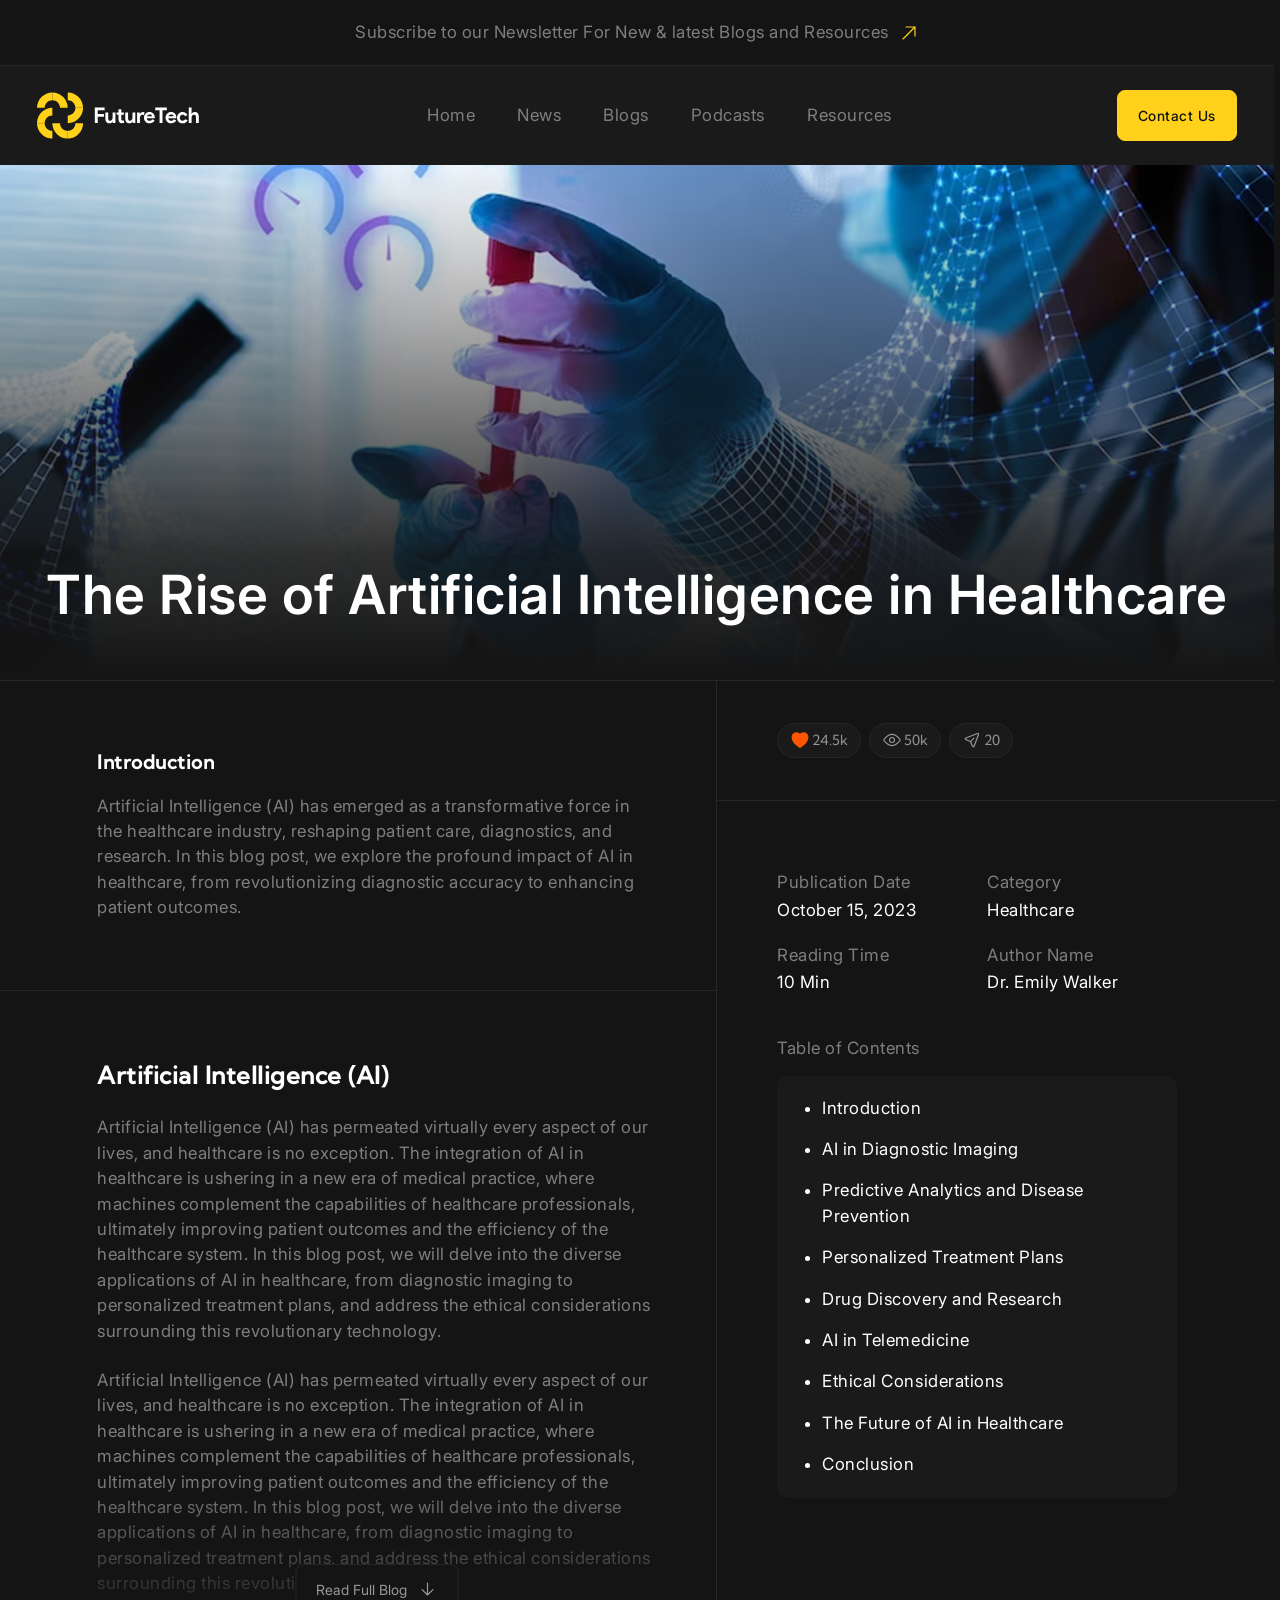
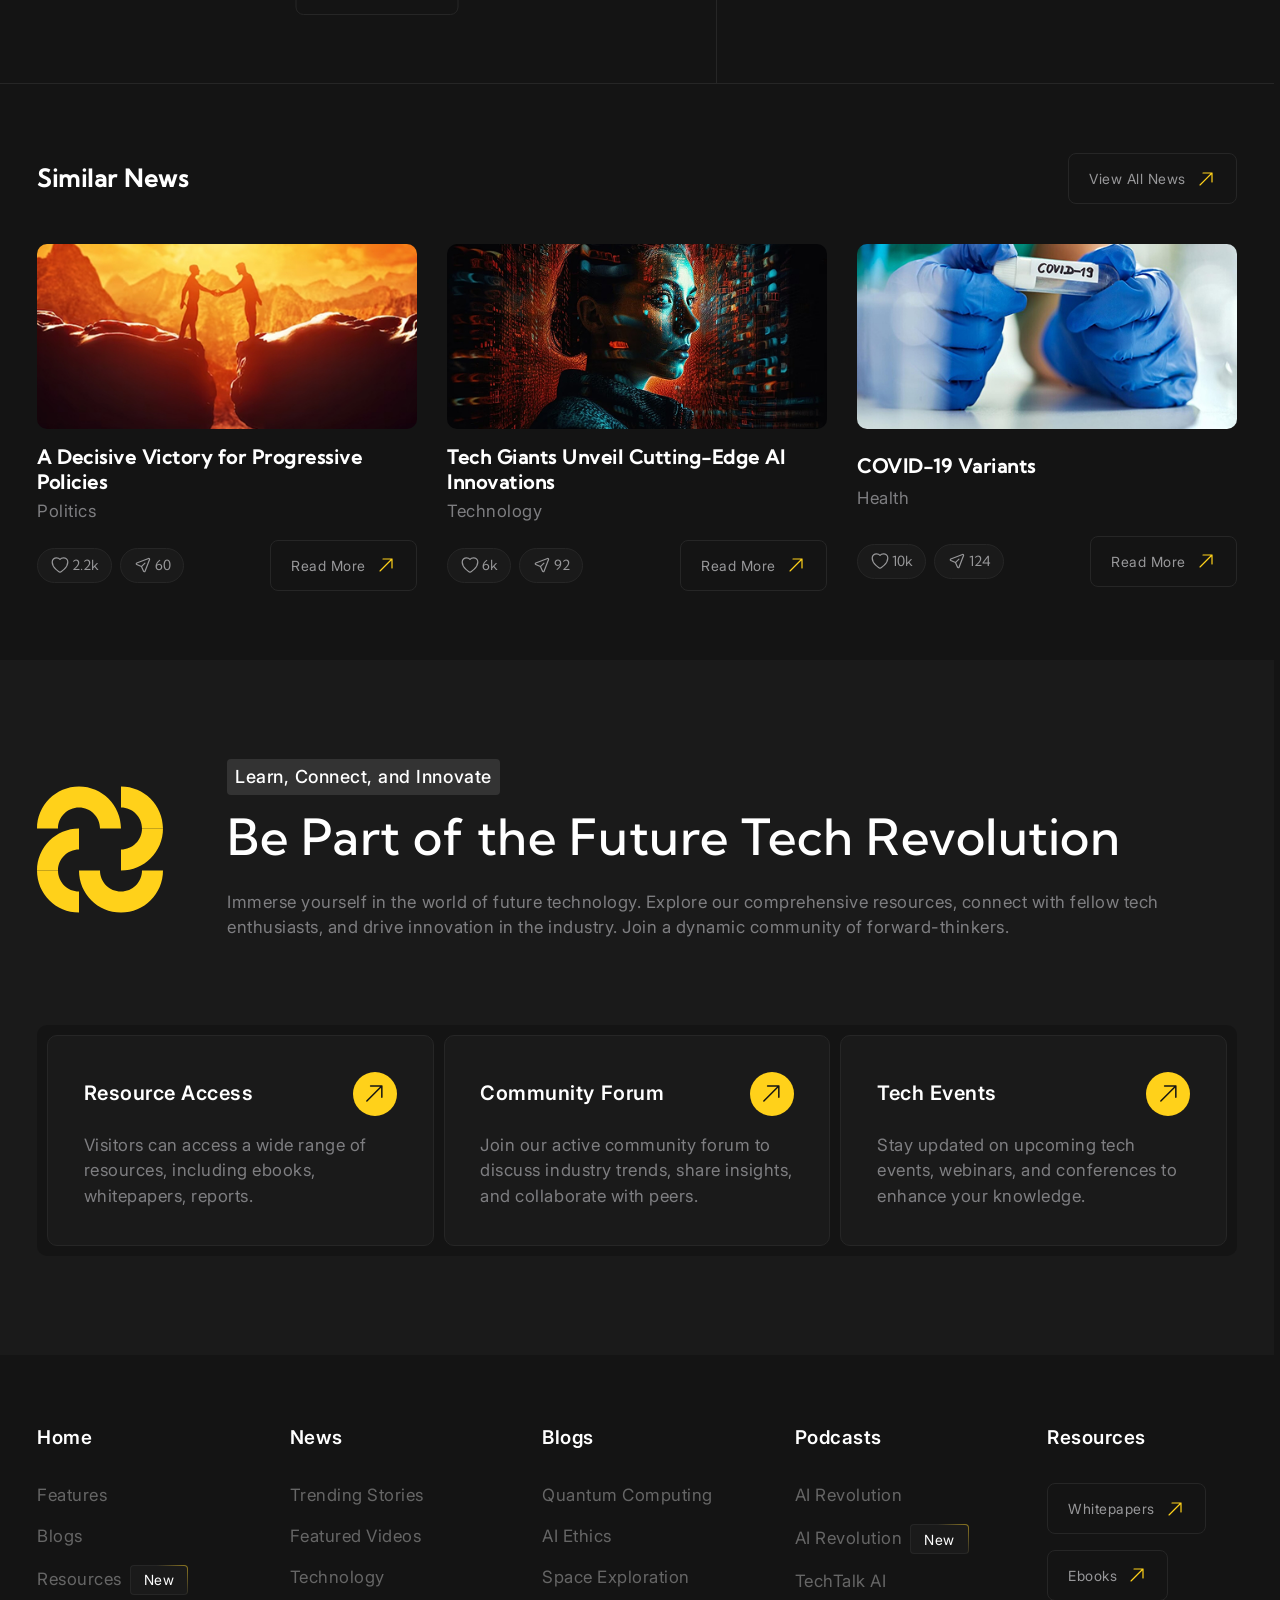
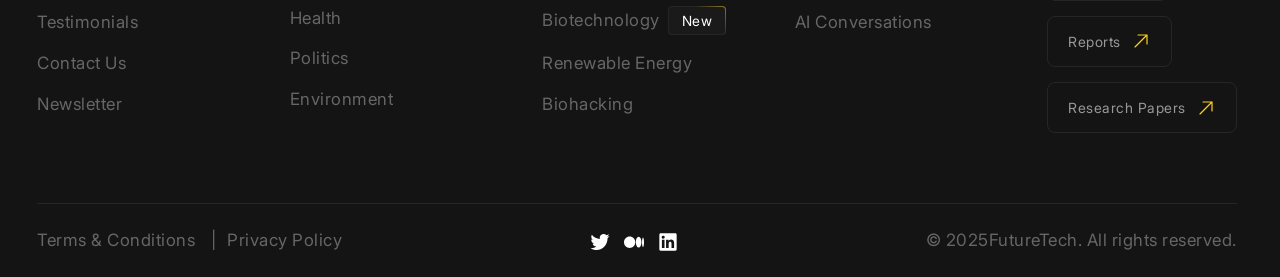
==== commit 341df8b2: "Update blog.html" ====
--- a/blog.html
+++ b/blog.html
@@ -28,7 +28,7 @@
       </div>
       <div class="header__body">
         <div class="header__body-inner container">
-          <a href="/" class="header__logo logo" aria-label="Home" title="Home">
+          <a href="./index.html" class="header__logo logo" aria-label="Home" title="Home">
             <img
               src="./images/logo.svg"
               alt=""
@@ -47,14 +47,13 @@
                   <a href="./news.html" class="header__menu-link">News</a>
                 </li>
                 <li class="header__menu-item">
-                  <a href="./podcasts.html" class="header__menu-link"
-                    >Podcasts</a
-                  >
+                  <a href="./blog.html" class="header__menu-link">Blogs</a>
                 </li>
                 <li class="header__menu-item">
-                  <a href="./resources.html" class="header__menu-link"
-                    >Resources
-                  </a>
+                  <a href="./podcasts.html" class="header__menu-link">Podcasts</a>
+                </li>
+                <li class="header__menu-item">
+                  <a href="./resources.html" class="header__menu-link">Resources</a>
                 </li>
               </ul>
             </nav>
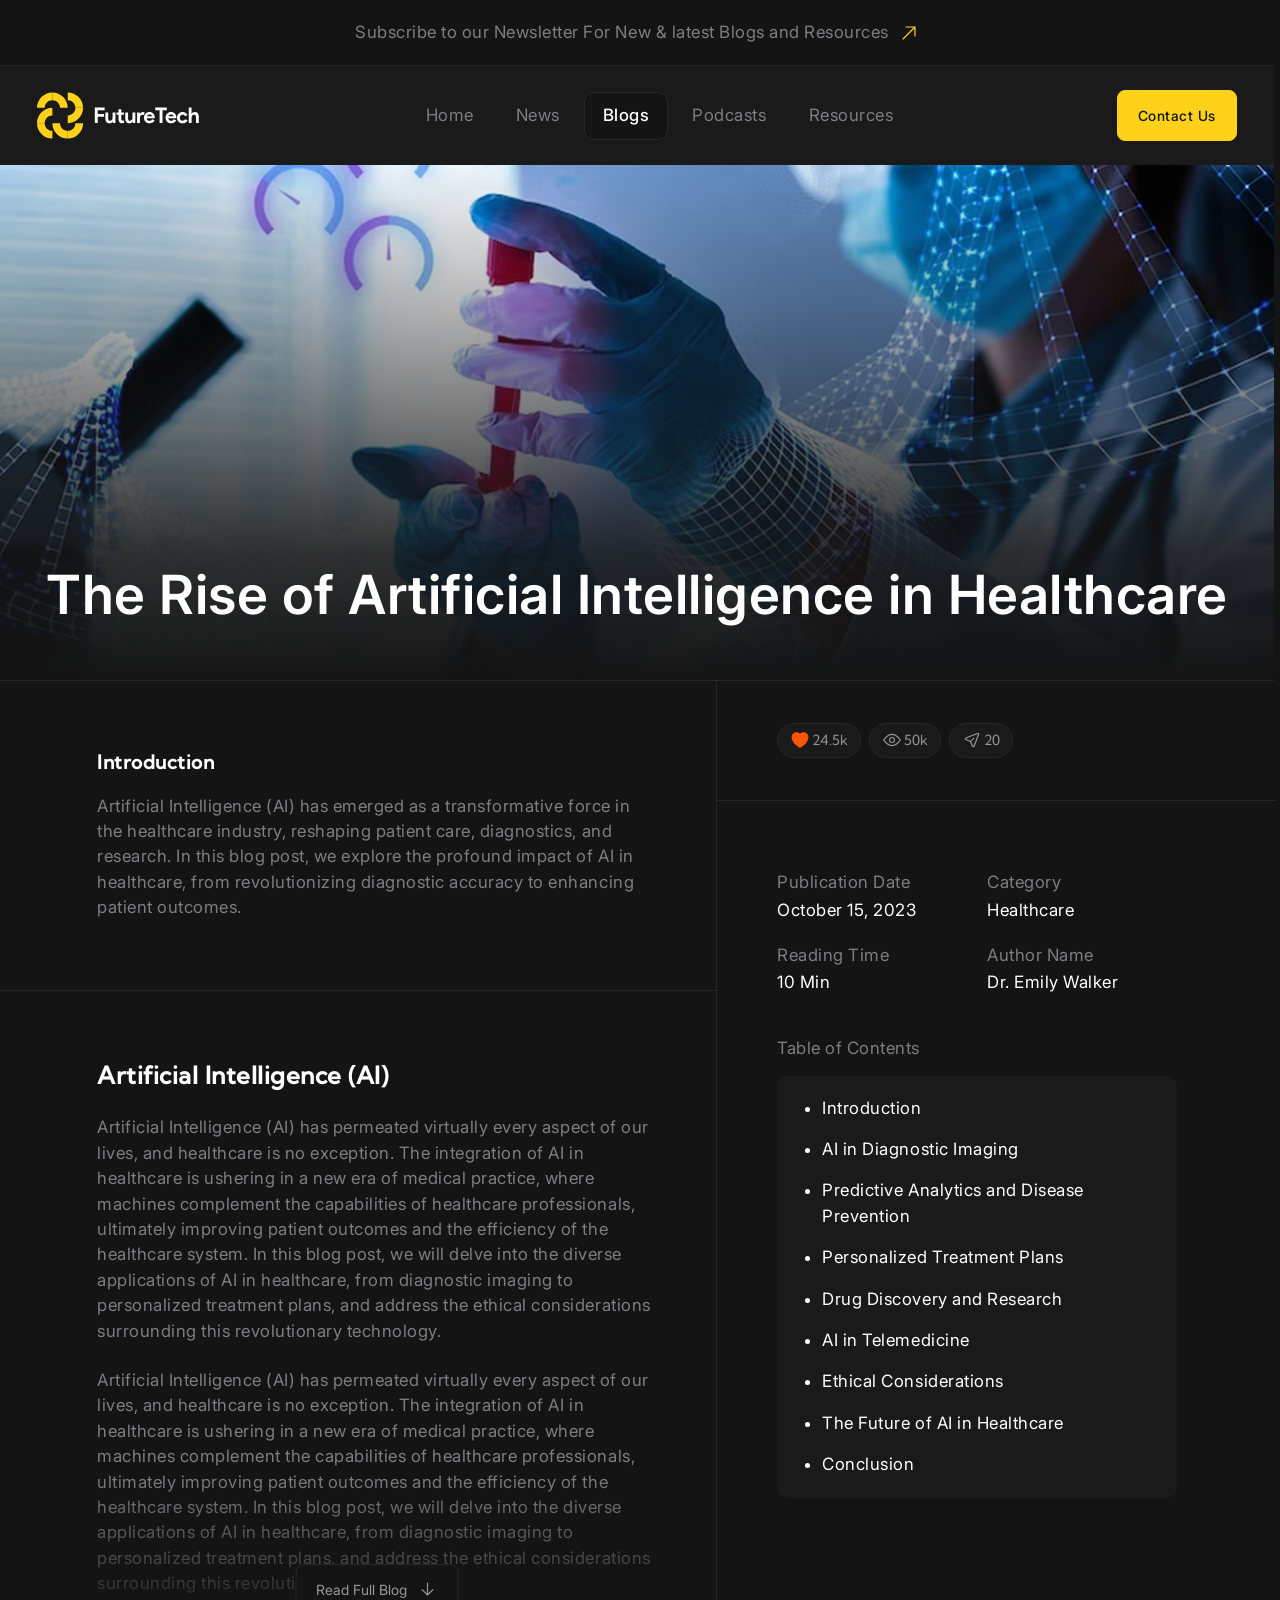
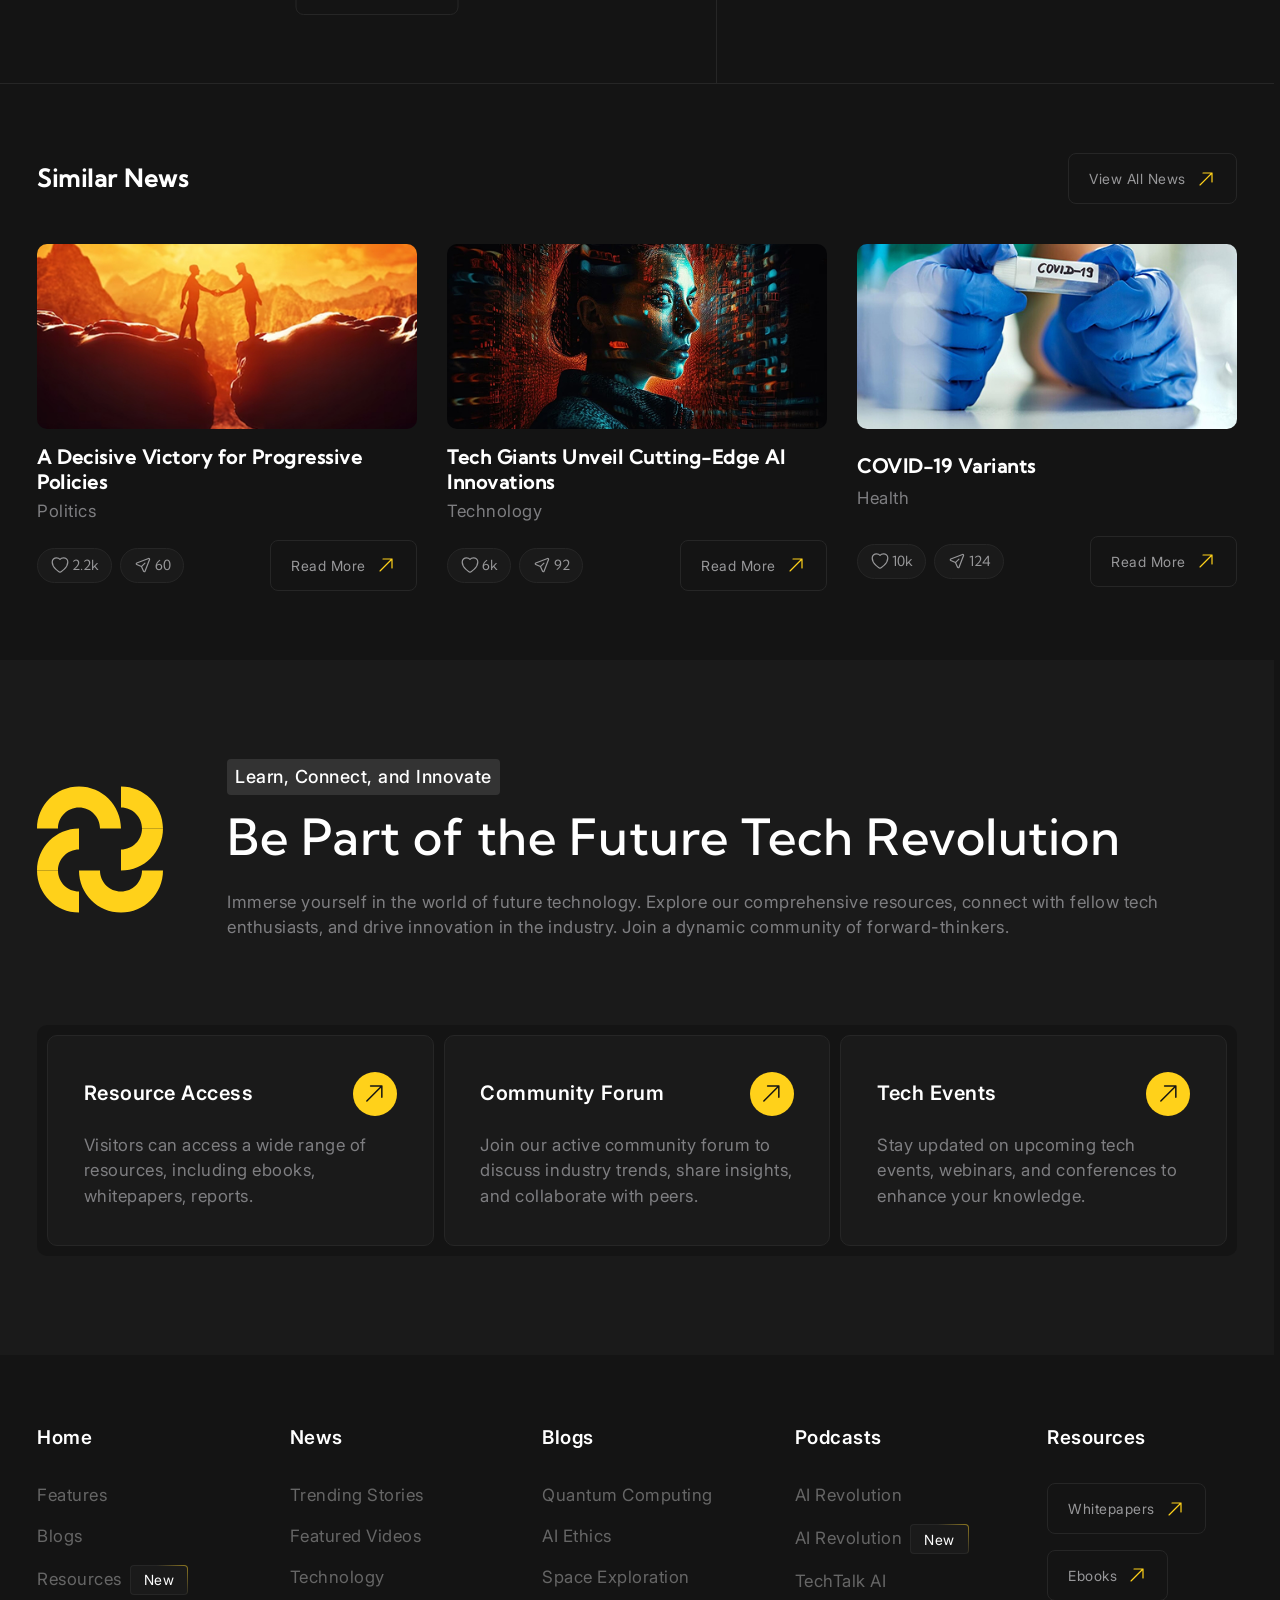
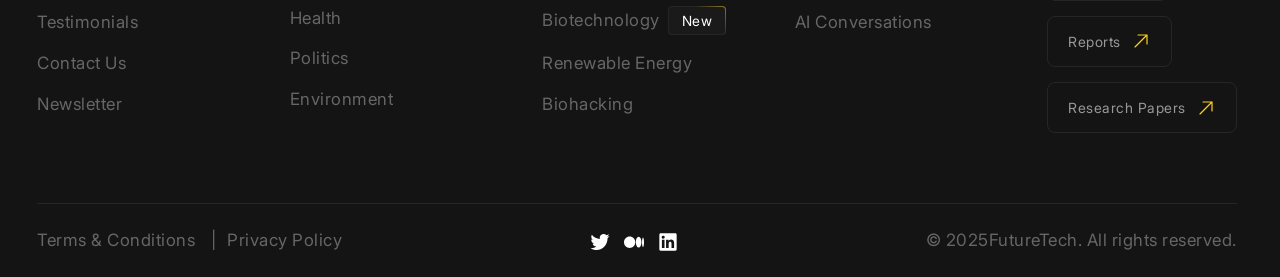
==== commit cc646fb8: "Update blog.html" ====
--- a/blog.html
+++ b/blog.html
@@ -47,7 +47,7 @@
                   <a href="./news.html" class="header__menu-link">News</a>
                 </li>
                 <li class="header__menu-item">
-                  <a href="./blog.html" class="header__menu-link">Blogs</a>
+                  <a href="./blog.html" class="header__menu-link is-active">Blogs</a>
                 </li>
                 <li class="header__menu-item">
                   <a href="./podcasts.html" class="header__menu-link">Podcasts</a>
